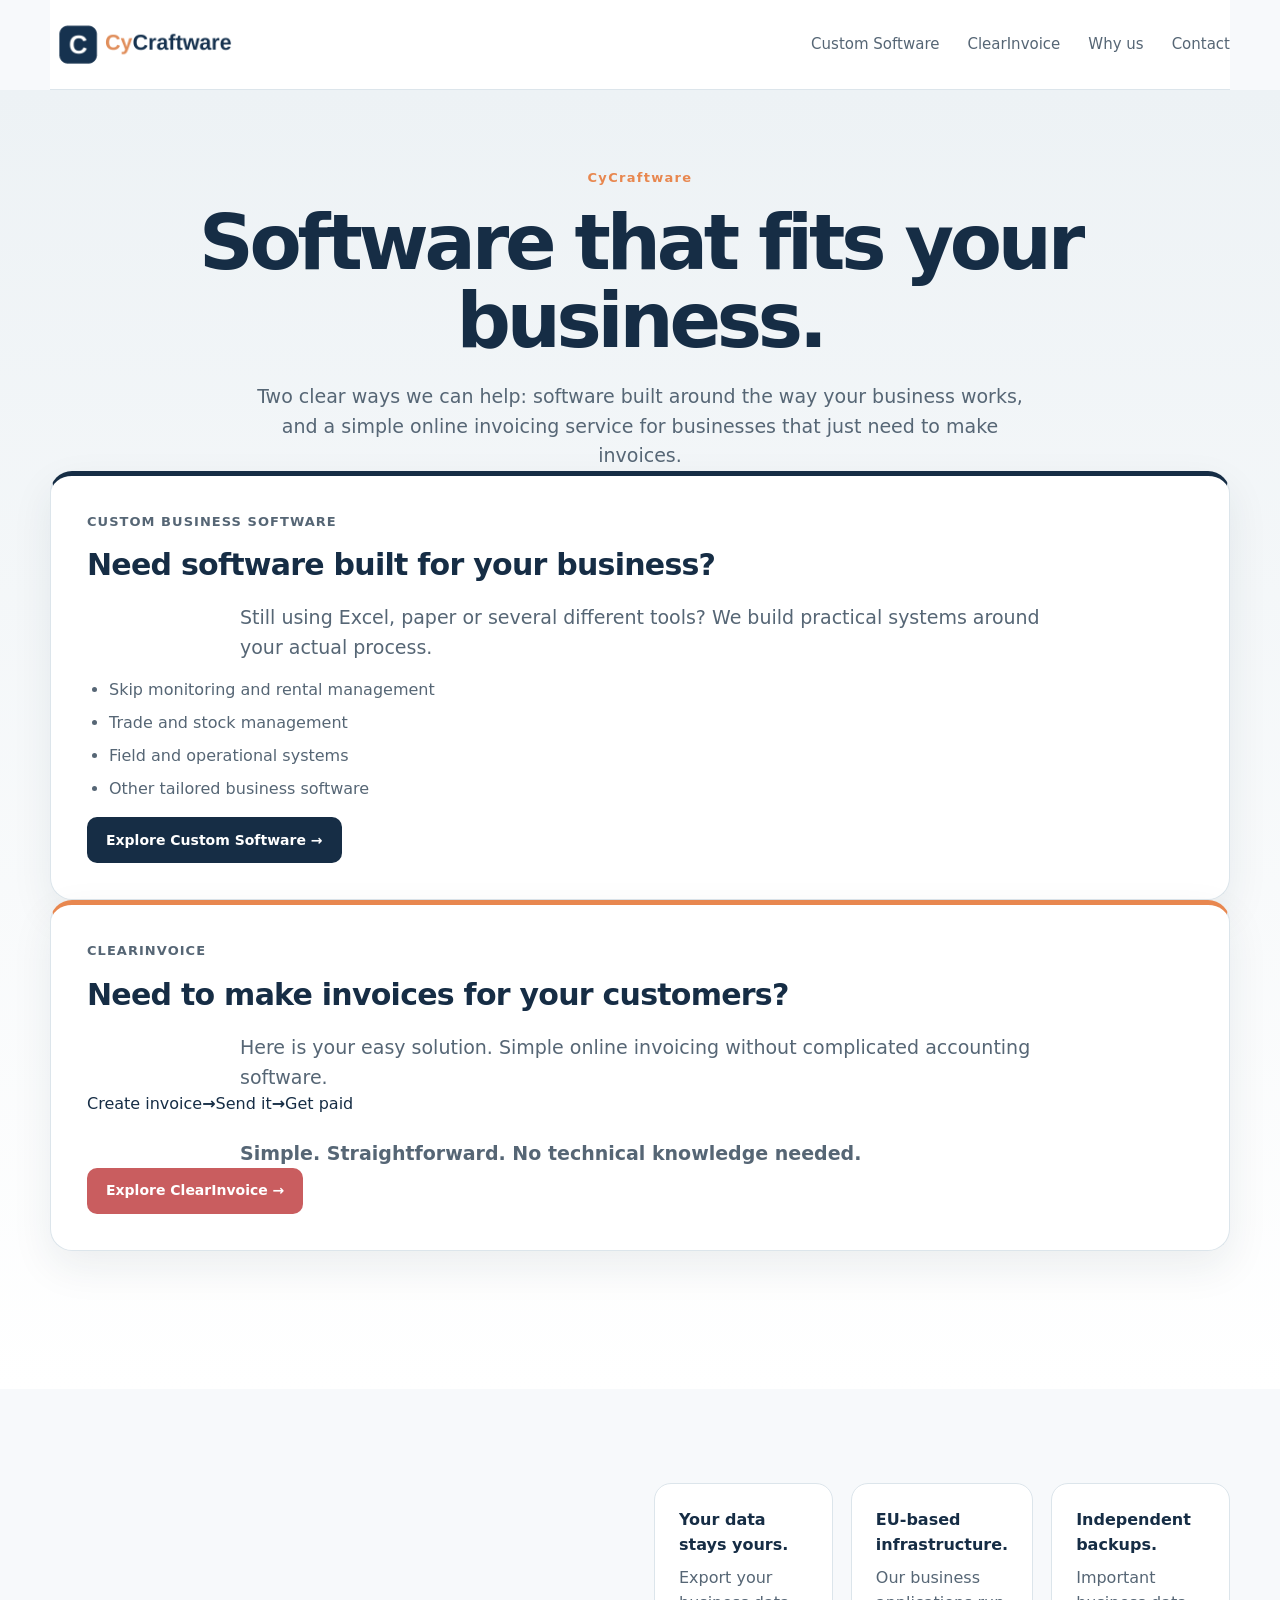
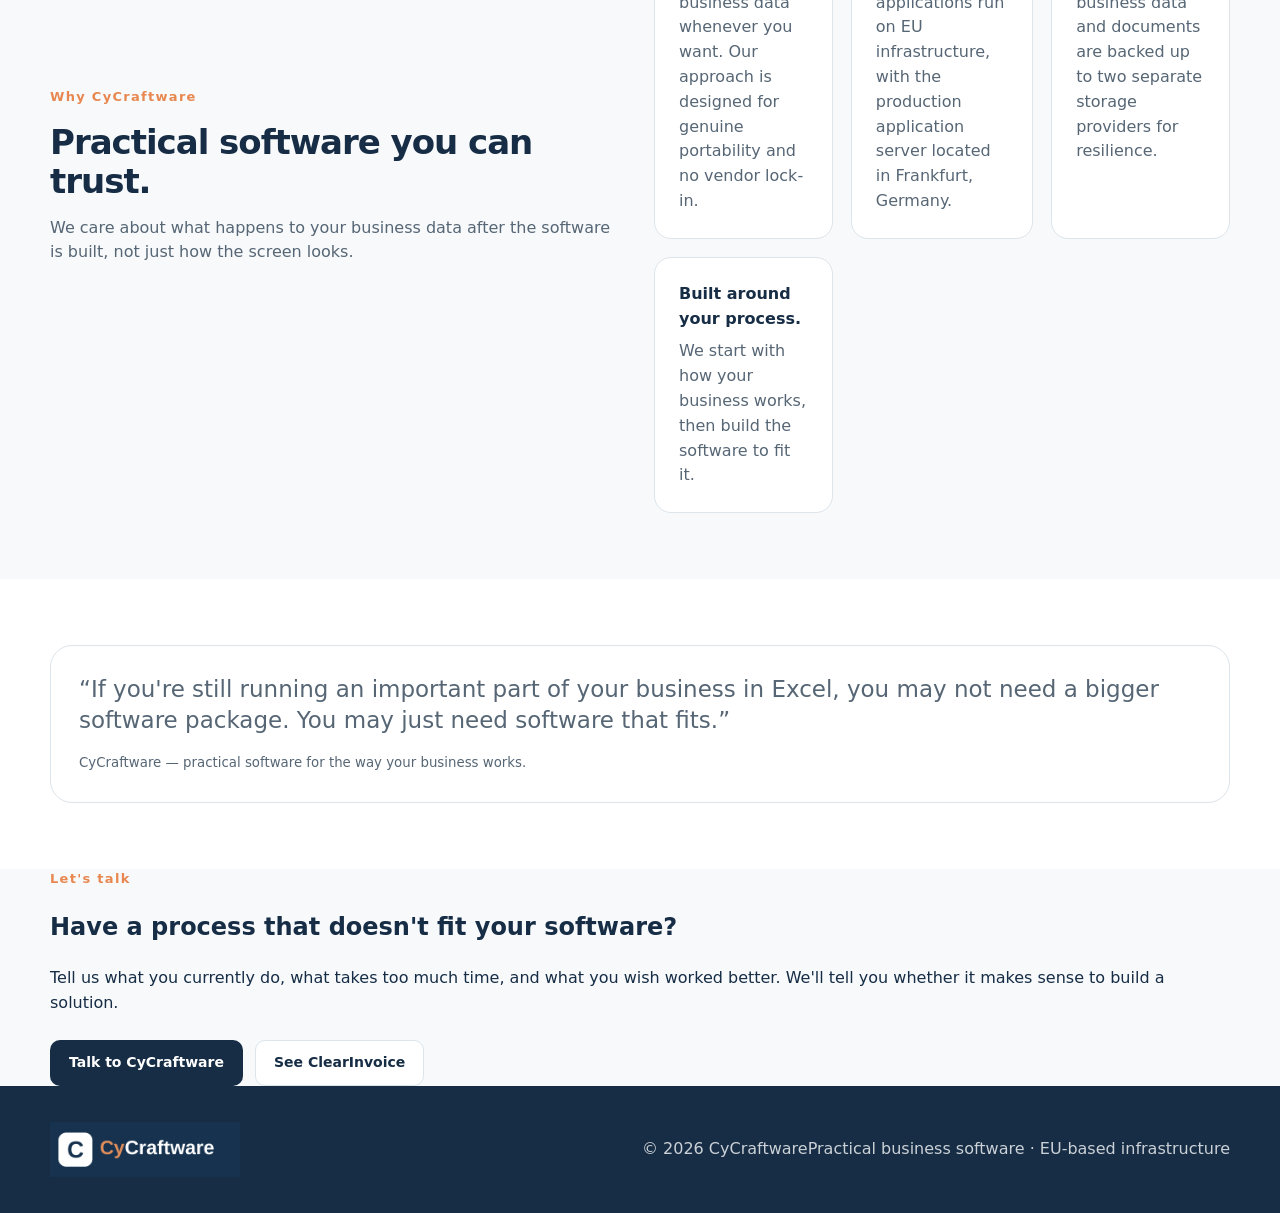
==== index.html @ 907d6540 "Force fresh CSS version Updated stylesheet link to include versioning." ====
<!doctype html>
<html lang="en"><head><meta charset="utf-8"><meta name="viewport" content="width=device-width,initial-scale=1">
<meta name="description" content="CyCraftware — practical software for the way your business works.">
<title>Software that fits your business | CyCraftware</title><link rel="stylesheet" href="styles.css?v=2"></head>
<body>
<header><div class="wrap nav"><a class="brand" href="index.html"><img class="brand-logo" src="cycraftware-logo-transparent.png" alt="CyCraftware"></a>
<nav class="navlinks"><a href="custom-software.html">Custom Software</a><a href="clearinvoice.html">ClearInvoice</a><a href="index.html#why">Why us</a><a href="index.html#contact">Contact</a></nav></div></header>

<main>
<section class="hero"><div class="wrap"><div class="hero-top">
<div class="eyebrow">CyCraftware</div><h1>Software that fits your business.</h1>
<p>Two clear ways we can help: software built around the way your business works, and a simple online invoicing service for businesses that just need to make invoices.</p>
</div>
<div class="choice">
<article class="choice-card custom"><div class="badge">CUSTOM BUSINESS SOFTWARE</div><h2>Need software built for your business?</h2>
<p>Still using Excel, paper or several different tools? We build practical systems around your actual process.</p>
<ul><li>Skip monitoring and rental management</li><li>Trade and stock management</li><li>Field and operational systems</li><li>Other tailored business software</li></ul>
<a class="btn btn-primary" href="custom-software.html">Explore Custom Software →</a></article>
<article class="choice-card invoice"><div class="badge">CLEARINVOICE</div><h2>Need to make invoices for your customers?</h2>
<p>Here is your easy solution. Simple online invoicing without complicated accounting software.</p>
<div class="flow"><span>Create invoice</span><b>→</b><span>Send it</span><b>→</b><span>Get paid</span></div>
<p><strong>Simple. Straightforward. No technical knowledge needed.</strong></p>
<a class="btn btn-terra" href="clearinvoice.html">Explore ClearInvoice →</a></article>
</div></div></section>

<section class="section" id="why"><div class="wrap split"><div><div class="eyebrow">Why CyCraftware</div>
<h2>Practical software you can trust.</h2><p class="lead">We care about what happens to your business data after the software is built, not just how the screen looks.</p></div>
<div class="features">
<div class="feature"><strong>Your data stays yours.</strong><span>Export your business data whenever you want. Our approach is designed for genuine portability and no vendor lock-in.</span></div>
<div class="feature"><strong>EU-based infrastructure.</strong><span>Our business applications run on EU infrastructure, with the production application server located in Frankfurt, Germany.</span></div>
<div class="feature"><strong>Independent backups.</strong><span>Important business data and documents are backed up to two separate storage providers for resilience.</span></div>
<div class="feature"><strong>Built around your process.</strong><span>We start with how your business works, then build the software to fit it.</span></div>
</div></div></section>

<section class="section alt"><div class="wrap"><div class="quote"><p>“If you're still running an important part of your business in Excel, you may not need a bigger software package. You may just need software that fits.”</p><small>CyCraftware — practical software for the way your business works.</small></div></div></section>

<section class="cta" id="contact"><div class="wrap"><div class="eyebrow">Let's talk</div><h2>Have a process that doesn't fit your software?</h2>
<p>Tell us what you currently do, what takes too much time, and what you wish worked better. We'll tell you whether it makes sense to build a solution.</p>
<div class="actions"><a class="btn btn-primary" href="mailto:info@cycraftware.com">Talk to CyCraftware</a><a class="btn btn-light" href="clearinvoice.html">See ClearInvoice</a></div></div></section>
</main>
<footer class="footer"><div class="wrap"><img class="footer-logo" src="cycraftware-logo-reversed.png" alt="CyCraftware"><div class="footerrow"><span>© 2026 CyCraftware</span><span>Practical business software · EU-based infrastructure</span></div></div></footer>
</body></html>
---- styles.css ----
:root {
  --navy: #162d45;
  --orange: #e8874f;
  --muted: #566675;
  --line: #dce5eb;
  --bg: #f7f9fb;
  --white: #ffffff;
  --terra: #c95d5f;
  --green: #3f8f78;
}

* {
  box-sizing: border-box;
}

html {
  scroll-behavior: smooth;
}

body {
  margin: 0;
  font-family: Inter, ui-sans-serif, system-ui, -apple-system, BlinkMacSystemFont,
    "Segoe UI", sans-serif;
  color: var(--navy);
  background: var(--bg);
  line-height: 1.55;
  overflow-x: hidden;
}

img {
  max-width: 100%;
  height: auto;
}

a {
  color: inherit;
}

.wrap {
  width: min(1180px, calc(100% - 40px));
  margin: 0 auto;
}

/* =========================
   HEADER
   ========================= */

.nav {
  min-height: 78px;
  display: flex;
  align-items: center;
  justify-content: space-between;
  gap: 30px;
  padding: 14px 0;
  background: var(--white);
  border-bottom: 1px solid var(--line);
}

.nav .wrap {
  display: flex;
  align-items: center;
  justify-content: space-between;
  gap: 30px;
}

.brand {
  display: flex;
  align-items: center;
  flex: 0 0 auto;
  text-decoration: none;
}

.brand-logo {
  display: block;
  width: 210px;
  max-width: 100%;
  height: auto;
}

.navlinks {
  display: flex;
  align-items: center;
  justify-content: flex-end;
  gap: 28px;
  flex-wrap: wrap;
  font-size: 15px;
  color: var(--muted);
}

.navlinks a {
  text-decoration: none;
  transition: color 0.18s ease;
}

.navlinks a:hover {
  color: var(--orange);
}

/* =========================
   HERO
   ========================= */

.hero {
  padding: 78px 0 68px;
  background: linear-gradient(180deg, #edf2f5 0%, #ffffff 100%);
}

.hero-top {
  max-width: 900px;
  margin: 0 auto;
  text-align: center;
}

.eyebrow {
  font-size: 13px;
  color: var(--orange);
  font-weight: 800;
  letter-spacing: 0.1em;
  margin-bottom: 16px;
}

.hero h1 {
  margin: 0 auto;
  max-width: 900px;
  font-size: clamp(42px, 6vw, 76px);
  line-height: 1.03;
  letter-spacing: -0.055em;
}

.hero p {
  max-width: 800px;
  margin: 22px auto 0;
  font-size: 19px;
  color: var(--muted);
}

/* =========================
   CHOICES / CARDS
   ========================= */

.choice {
  padding: 0 0 70px;
}

.choice-card {
  padding: 36px;
  border: 1px solid var(--line);
  border-radius: 22px;
  background: var(--white);
  box-shadow: 0 16px 42px rgba(22, 45, 69, 0.08);
  transition: transform 0.18s ease, box-shadow 0.18s ease;
}

.choice-card:hover {
  transform: translateY(-3px);
  box-shadow: 0 20px 48px rgba(22, 45, 69, 0.12);
}

.choice-card.custom {
  border-top: 5px solid var(--navy);
}

.choice-card.invoice {
  border-top: 5px solid var(--orange);
}

.badge {
  font-size: 13px;
  font-weight: 800;
  letter-spacing: 0.08em;
  color: var(--muted);
  margin-bottom: 16px;
}

.choice-card h2 {
  margin: 0 0 16px;
  font-size: 30px;
  line-height: 1.12;
  letter-spacing: -0.025em;
}

.choice-card p {
  color: var(--muted);
}

.choice-card ul {
  padding-left: 22px;
  color: var(--muted);
}

.choice-card li {
  margin: 8px 0;
}

.btn {
  display: inline-flex;
  align-items: center;
  justify-content: center;
  min-height: 46px;
  padding: 0 18px;
  border-radius: 10px;
  border: 1px solid transparent;
  text-decoration: none;
  font-weight: 750;
  font-size: 14px;
  transition: transform 0.18s ease, background 0.18s ease;
}

.btn:hover {
  transform: translateY(-1px);
}

.btn-primary {
  color: #fff;
  background: var(--navy);
}

.btn-primary:hover {
  background: #203d5c;
}

.btn-terra {
  color: #fff;
  background: var(--terra);
}

.btn-terra:hover {
  background: #b64f51;
}

.btn-light {
  color: var(--navy);
  background: #fff;
  border-color: var(--line);
}

/* =========================
   SECTIONS
   ========================= */

.section {
  padding: 66px 0;
}

.section.alt {
  background: #fff;
}

.section h2 {
  margin: 0 0 16px;
  font-size: 34px;
  line-height: 1.12;
  letter-spacing: -0.03em;
}

.section p {
  color: var(--muted);
}

.section-title {
  max-width: 760px;
}

.features {
  display: grid;
  grid-template-columns: repeat(3, 1fr);
  gap: 18px;
  margin-top: 28px;
}

.feature {
  padding: 24px;
  border: 1px solid var(--line);
  border-radius: 17px;
  background: #fff;
}

.feature strong {
  display: block;
  margin-bottom: 8px;
}

.feature span {
  color: var(--muted);
}

/* =========================
   SPLIT / GRIDS
   ========================= */

.split,
.grid,
.grid3,
.choice-grid {
  display: grid;
  gap: 28px;
}

.split {
  grid-template-columns: 1fr 1fr;
  align-items: center;
}

.grid {
  grid-template-columns: repeat(2, 1fr);
}

.grid3 {
  grid-template-columns: repeat(3, 1fr);
}

.choice-grid {
  grid-template-columns: repeat(2, 1fr);
  margin-top: 42px;
}

.card {
  padding: 28px;
  border: 1px solid var(--line);
  border-radius: 17px;
  background: #fff;
}

.card h3 {
  margin: 0 0 10px;
}

/* =========================
   QUOTE / INVOICE
   ========================= */

.quote {
  padding: 28px;
  border: 1px solid var(--line);
  border-radius: 22px;
  background: #fff;
}

.quote p {
  margin: 0;
  font-size: 23px;
  line-height: 1.35;
}

.quote small {
  display: block;
  margin-top: 17px;
  color: var(--muted);
}

.invoice-box {
  padding: 32px;
  border: 1px solid var(--line);
  border-radius: 22px;
  background: #fff;
}

.invoice-box h2 {
  margin-top: 0;
}

/* =========================
   ACTIONS
   ========================= */

.actions {
  display: flex;
  flex-wrap: wrap;
  gap: 12px;
  margin-top: 24px;
}

/* =========================
   BACK / FOOTER
   ========================= */

.back {
  display: inline-block;
  margin-top: 22px;
  color: var(--navy);
  font-weight: 750;
}

footer {
  background: var(--navy);
  color: #fff;
  padding: 36px 0;
}

footer .wrap {
  display: flex;
  align-items: center;
  justify-content: space-between;
  gap: 28px;
}

.footer-logo {
  display: block;
  width: 190px;
  max-width: 100%;
}

.footer-row {
  display: flex;
  align-items: center;
  gap: 18px;
  flex-wrap: wrap;
}

footer span {
  color: rgba(255, 255, 255, 0.78);
}

/* =========================
   TABLET
   ========================= */

@media (max-width: 900px) {
  .wrap {
    width: min(100% - 32px, 760px);
  }

  .nav .wrap {
    gap: 20px;
  }

  .brand-logo {
    width: 180px;
  }

  .navlinks {
    gap: 18px;
    font-size: 14px;
  }

  .choice-grid,
  .split,
  .grid {
    grid-template-columns: 1fr;
  }

  .features,
  .grid3 {
    grid-template-columns: 1fr 1fr;
  }

  .hero {
    padding: 60px 0 52px;
  }

  .hero p {
    font-size: 18px;
  }
}

/* =========================
   MOBILE
   ========================= */

@media (max-width: 720px) {
  .wrap {
    width: calc(100% - 28px);
    max-width: none;
  }

  /* Header becomes a clean vertical layout */
  .nav {
    min-height: 0;
    padding: 14px 0 16px;
  }

  .nav .wrap {
    display: flex;
    flex-direction: column;
    align-items: center;
    justify-content: center;
    gap: 13px;
    width: calc(100% - 28px);
  }

  .brand {
    width: 100%;
    justify-content: center;
  }

  .brand-logo {
    width: 155px;
    max-width: 70vw;
  }

  .navlinks {
    width: 100%;
    display: flex;
    justify-content: center;
    align-items: center;
    gap: 8px 16px;
    flex-wrap: wrap;
    font-size: 13px;
    line-height: 1.3;
  }

  .navlinks a {
    white-space: nowrap;
  }

  /* Hero */
  .hero {
    padding: 48px 0 42px;
  }

  .hero-top {
    width: 100%;
  }

  .eyebrow {
    font-size: 11px;
    margin-bottom: 12px;
  }

  .hero h1 {
    font-size: clamp(38px, 11vw, 52px);
    line-height: 1.02;
    letter-spacing: -0.045em;
  }

  .hero p {
    margin-top: 18px;
    font-size: 16px;
    line-height: 1.55;
  }

  /* Cards */
  .choice {
    padding-bottom: 42px;
  }

  .choice-grid {
    grid-template-columns: 1fr;
    gap: 18px;
    margin-top: 28px;
  }

  .choice-card {
    padding: 25px 21px;
    border-radius: 17px;
  }

  .choice-card h2 {
    font-size: 27px;
  }

  .choice-card p,
  .choice-card li {
    font-size: 15px;
  }

  /* Sections */
  .section {
    padding: 46px 0;
  }

  .section h2 {
    font-size: 29px;
  }

  .features,
  .grid3 {
    grid-template-columns: 1fr;
    gap: 14px;
  }

  .feature,
  .card {
    padding: 21px;
  }

  .split,
  .grid {
    grid-template-columns: 1fr;
    gap: 20px;
  }

  .quote {
    padding: 23px 20px;
  }

  .quote p {
    font-size: 20px;
  }

  .invoice-box {
    padding: 23px 20px;
  }

  .actions {
    flex-direction: column;
    width: 100%;
  }

  .actions .btn {
    width: 100%;
  }

  /* Footer */
  footer {
    padding: 30px 0;
  }

  footer .wrap {
    flex-direction: column;
    text-align: center;
    gap: 18px;
  }

  .footer-logo {
    width: 160px;
  }

  .footer-row {
    justify-content: center;
    font-size: 13px;
  }
}

/* =========================
   VERY SMALL PHONES
   ========================= */

@media (max-width: 380px) {
  .wrap {
    width: calc(100% - 22px);
  }

  .brand-logo {
    width: 140px;
  }

  .navlinks {
    gap: 7px 12px;
    font-size: 12px;
  }

  .hero {
    padding-top: 38px;
  }

  .hero h1 {
    font-size: 36px;
  }

  .choice-card {
    padding: 22px 18px;
  }

  .choice-card h2 {
    font-size: 25px;
  }
}
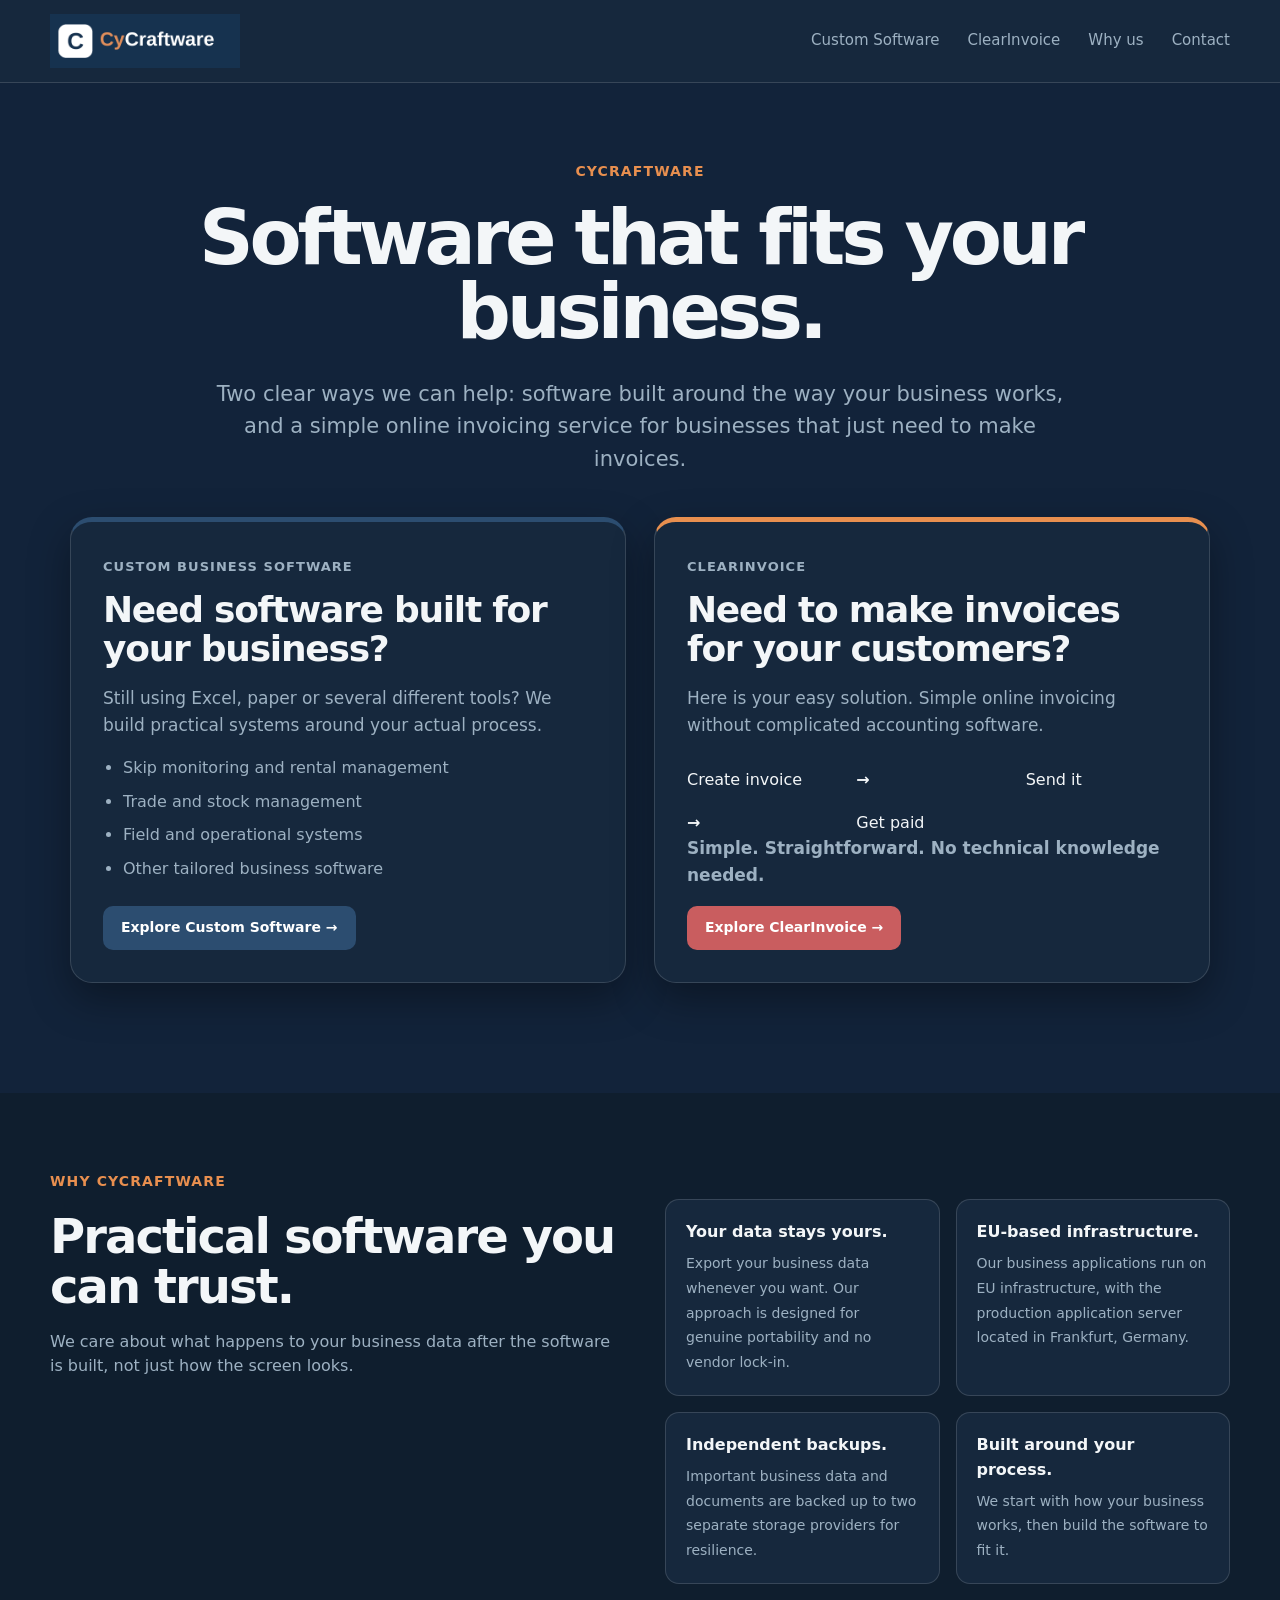
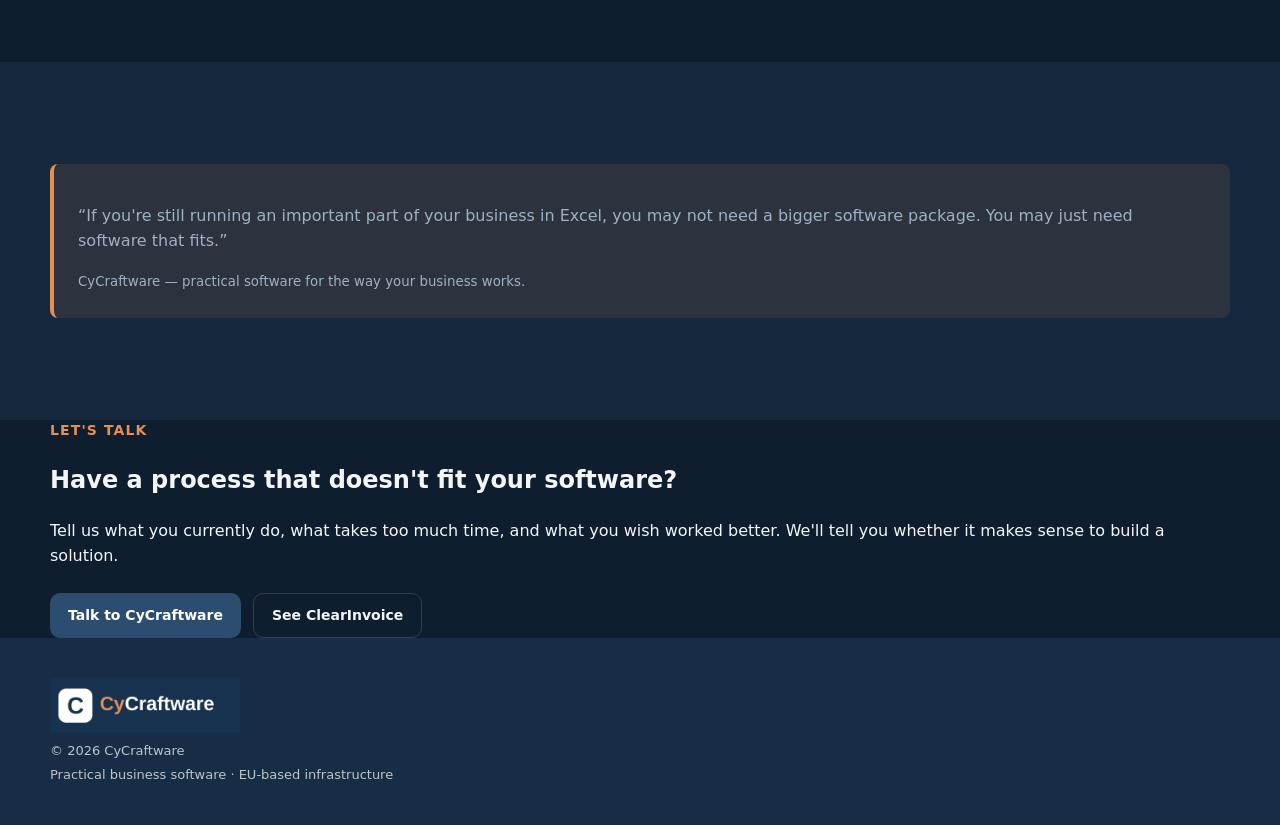
==== commit 3e44bf36: "Change email link to Gmail compose URL Updated email link to use Gmail compose URL for better user e" ====
--- a/index.html
+++ b/index.html
@@ -36,7 +36,7 @@
 
 <section class="cta" id="contact"><div class="wrap"><div class="eyebrow">Let's talk</div><h2>Have a process that doesn't fit your software?</h2>
 <p>Tell us what you currently do, what takes too much time, and what you wish worked better. We'll tell you whether it makes sense to build a solution.</p>
-<div class="actions"><a class="btn btn-primary" href="mailto:info@cycraftware.com">Talk to CyCraftware</a><a class="btn btn-light" href="clearinvoice.html">See ClearInvoice</a></div></div></section>
+<div class="actions"><a class="btn btn-primary" href="https://mail.google.com/mail/?view=cm&fs=1&to=info@cycraftware.com">Talk to CyCraftware</a><a class="btn btn-light" href="clearinvoice.html">See ClearInvoice</a></div></div></section>
 </main>
 <footer class="footer"><div class="wrap"><img class="footer-logo" src="cycraftware-logo-reversed.png" alt="CyCraftware"><div class="footerrow"><span>© 2026 CyCraftware</span><span>Practical business software · EU-based infrastructure</span></div></div></footer>
 </body></html>
--- a/styles.css
+++ b/styles.css
@@ -1,12 +1,16 @@
 :root {
   --navy: #162d45;
-  --orange: #e8874f;
-  --muted: #566675;
-  --line: #dce5eb;
-  --bg: #f7f9fb;
+  --navy-light: #2c4d70;
+  --orange: #e88f4f;
+  --muted: #9db1c2;
+  --line: rgba(255, 255, 255, 0.14);
+  --bg: #0f1e2e;
+  --surface: #16283d;
+  --hero-bg: #12233a;
   --white: #ffffff;
   --terra: #c95d5f;
   --green: #3f8f78;
+  --text: #f3f6f8;
 }
 
 * {
@@ -19,9 +23,9 @@
 
 body {
   margin: 0;
-  font-family: Inter, ui-sans-serif, system-ui, -apple-system, BlinkMacSystemFont,
-    "Segoe UI", sans-serif;
-  color: var(--navy);
+  font-family: Inter, ui-sans-serif, system-ui, -apple-system,
+    BlinkMacSystemFont, "Segoe UI", sans-serif;
+  color: var(--text);
   background: var(--bg);
   line-height: 1.55;
   overflow-x: hidden;
@@ -34,6 +38,7 @@
 
 a {
   color: inherit;
+  text-decoration: none;
 }
 
 .wrap {
@@ -43,38 +48,31 @@
 
 /* =========================
    HEADER
-   ========================= */
-
-.nav {
-  min-height: 78px;
+========================= */
+header {
+  background: var(--surface);
+  border-bottom: 1px solid var(--line);
+}
+
+header .wrap {
+  min-height: 82px;
   display: flex;
   align-items: center;
   justify-content: space-between;
   gap: 30px;
-  padding: 14px 0;
-  background: var(--white);
-  border-bottom: 1px solid var(--line);
-}
-
-.nav .wrap {
-  display: flex;
-  align-items: center;
-  justify-content: space-between;
-  gap: 30px;
 }
 
 .brand {
   display: flex;
   align-items: center;
-  flex: 0 0 auto;
-  text-decoration: none;
+  flex-shrink: 0;
 }
 
 .brand-logo {
   display: block;
-  width: 210px;
+  width: 190px;
   max-width: 100%;
-  height: auto;
+  content: url("cycraftware-logo-reversed.png");
 }
 
 .navlinks {
@@ -83,26 +81,61 @@
   justify-content: flex-end;
   gap: 28px;
   flex-wrap: wrap;
+}
+
+.navlinks a {
+  color: var(--muted);
   font-size: 15px;
-  color: var(--muted);
-}
-
-.navlinks a {
-  text-decoration: none;
+  white-space: nowrap;
   transition: color 0.18s ease;
 }
 
 .navlinks a:hover {
-  color: var(--orange);
+  color: var(--white);
+}
+
+/* =========================
+   BUTTONS
+========================= */
+.btn {
+  display: inline-flex;
+  align-items: center;
+  justify-content: center;
+  gap: 8px;
+  min-height: 44px;
+  padding: 11px 18px;
+  border-radius: 10px;
+  font-weight: 700;
+  font-size: 14px;
+  transition: transform 0.18s ease, opacity 0.18s ease;
+}
+
+.btn:hover {
+  transform: translateY(-1px);
+}
+
+.btn-primary {
+  background: var(--navy-light);
+  color: var(--white);
+}
+
+.btn-terra {
+  background: var(--terra);
+  color: var(--white);
+}
+
+.btn-light {
+  background: transparent;
+  color: var(--text);
+  border: 1px solid var(--line);
 }
 
 /* =========================
    HERO
-   ========================= */
-
+========================= */
 .hero {
-  padding: 78px 0 68px;
-  background: linear-gradient(180deg, #edf2f5 0%, #ffffff 100%);
+  background: var(--hero-bg);
+  padding: 78px 0 40px;
 }
 
 .hero-top {
@@ -112,52 +145,60 @@
 }
 
 .eyebrow {
-  font-size: 13px;
   color: var(--orange);
+  font-size: 14px;
   font-weight: 800;
-  letter-spacing: 0.1em;
-  margin-bottom: 16px;
+  letter-spacing: 0.08em;
+  text-transform: uppercase;
+  margin-bottom: 18px;
 }
 
 .hero h1 {
+  margin: 0;
+  font-size: clamp(42px, 6vw, 76px);
+  line-height: 0.98;
+  letter-spacing: -0.055em;
+  font-weight: 800;
+}
+
+.hero p {
+  max-width: 850px;
+  margin: 28px auto 0;
+  color: var(--muted);
+  font-size: clamp(17px, 2vw, 21px);
+}
+
+/* =========================
+   MAIN SERVICE CHOICES
+========================= */
+.choice {
+  width: min(1180px, calc(100% - 40px));
   margin: 0 auto;
-  max-width: 900px;
-  font-size: clamp(42px, 6vw, 76px);
-  line-height: 1.03;
-  letter-spacing: -0.055em;
-}
-
-.hero p {
-  max-width: 800px;
-  margin: 22px auto 0;
-  font-size: 19px;
-  color: var(--muted);
-}
-
-/* =========================
-   CHOICES / CARDS
-   ========================= */
-
-.choice {
-  padding: 0 0 70px;
+  padding: 42px 0 70px;
+
+  display: grid;
+  grid-template-columns: repeat(2, minmax(0, 1fr));
+  gap: 28px;
+  align-items: stretch;
 }
 
 .choice-card {
-  padding: 36px;
+  min-width: 0;
+  background: var(--surface);
   border: 1px solid var(--line);
   border-radius: 22px;
-  background: var(--white);
-  box-shadow: 0 16px 42px rgba(22, 45, 69, 0.08);
+  padding: 32px;
+  box-shadow: 0 16px 40px rgba(0, 0, 0, 0.35);
   transition: transform 0.18s ease, box-shadow 0.18s ease;
 }
 
 .choice-card:hover {
   transform: translateY(-3px);
-  box-shadow: 0 20px 48px rgba(22, 45, 69, 0.12);
+  box-shadow: 0 20px 50px rgba(0, 0, 0, 0.45);
 }
 
 .choice-card.custom {
-  border-top: 5px solid var(--navy);
+  border-top: 5px solid var(--navy-light);
 }
 
 .choice-card.invoice {
@@ -165,203 +206,188 @@
 }
 
 .badge {
+  display: inline-block;
+  margin-bottom: 14px;
+  color: var(--muted);
   font-size: 13px;
   font-weight: 800;
   letter-spacing: 0.08em;
-  color: var(--muted);
-  margin-bottom: 16px;
 }
 
 .choice-card h2 {
   margin: 0 0 16px;
-  font-size: 30px;
-  line-height: 1.12;
-  letter-spacing: -0.025em;
+  font-size: clamp(27px, 3vw, 36px);
+  line-height: 1.08;
+  letter-spacing: -0.035em;
 }
 
 .choice-card p {
-  color: var(--muted);
+  margin: 0 0 18px;
+  color: var(--muted);
+  font-size: 17px;
 }
 
 .choice-card ul {
-  padding-left: 22px;
+  margin: 0 0 24px;
+  padding-left: 20px;
   color: var(--muted);
 }
 
 .choice-card li {
-  margin: 8px 0;
-}
-
-.btn {
-  display: inline-flex;
-  align-items: center;
-  justify-content: center;
-  min-height: 46px;
-  padding: 0 18px;
-  border-radius: 10px;
-  border: 1px solid transparent;
-  text-decoration: none;
-  font-weight: 750;
-  font-size: 14px;
-  transition: transform 0.18s ease, background 0.18s ease;
-}
-
-.btn:hover {
-  transform: translateY(-1px);
-}
-
-.btn-primary {
-  color: #fff;
-  background: var(--navy);
-}
-
-.btn-primary:hover {
-  background: #203d5c;
-}
-
-.btn-terra {
-  color: #fff;
-  background: var(--terra);
-}
-
-.btn-terra:hover {
-  background: #b64f51;
-}
-
-.btn-light {
-  color: var(--navy);
-  background: #fff;
-  border-color: var(--line);
+  margin-bottom: 9px;
 }
 
 /* =========================
    SECTIONS
-   ========================= */
-
+========================= */
 .section {
-  padding: 66px 0;
+  padding: 78px 0;
 }
 
 .section.alt {
-  background: #fff;
+  background: var(--surface);
+}
+
+.section .wrap {
+  width: min(1180px, calc(100% - 40px));
 }
 
 .section h2 {
-  margin: 0 0 16px;
-  font-size: 34px;
-  line-height: 1.12;
-  letter-spacing: -0.03em;
+  margin: 0 0 18px;
+  font-size: clamp(32px, 4vw, 48px);
+  line-height: 1.05;
+  letter-spacing: -0.04em;
 }
 
 .section p {
   color: var(--muted);
 }
 
-.section-title {
-  max-width: 760px;
-}
-
+/* =========================
+   SPLIT CONTENT
+========================= */
+.split {
+  display: grid;
+  grid-template-columns: minmax(0, 1fr) minmax(0, 1fr);
+  gap: 50px;
+  align-items: start;
+}
+
+.split > * {
+  min-width: 0;
+}
+
+/* =========================
+   FEATURE GRID
+========================= */
 .features {
   display: grid;
-  grid-template-columns: repeat(3, 1fr);
+  grid-template-columns: repeat(2, minmax(0, 1fr));
+  gap: 16px;
+  margin-top: 28px;
+}
+
+.feature {
+  background: var(--surface);
+  border: 1px solid var(--line);
+  border-radius: 14px;
+  padding: 20px;
+}
+
+.feature strong {
+  display: block;
+  margin-bottom: 6px;
+}
+
+.feature span {
+  color: var(--muted);
+  font-size: 14px;
+}
+
+/* =========================
+   THREE COLUMN GRID
+========================= */
+.grid3 {
+  display: grid;
+  grid-template-columns: repeat(3, minmax(0, 1fr));
   gap: 18px;
-  margin-top: 28px;
-}
-
-.feature {
-  padding: 24px;
+}
+
+.card {
+  min-width: 0;
+  background: var(--surface);
   border: 1px solid var(--line);
   border-radius: 17px;
-  background: #fff;
-}
-
-.feature strong {
-  display: block;
-  margin-bottom: 8px;
-}
-
-.feature span {
-  color: var(--muted);
-}
-
-/* =========================
-   SPLIT / GRIDS
-   ========================= */
-
-.split,
-.grid,
-.grid3,
-.choice-grid {
+  padding: 28px;
+}
+
+.card h3 {
+  margin: 0 0 9px;
+  font-size: 20px;
+}
+
+.card p {
+  margin: 0;
+  color: var(--muted);
+}
+
+/* =========================
+   PILLS
+========================= */
+.pill {
+  display: inline-block;
+  padding: 7px 12px;
+  border-radius: 999px;
+  background: rgba(255, 255, 255, 0.08);
+  color: var(--text);
+  font-size: 12px;
+  font-weight: 800;
+  letter-spacing: 0.05em;
+}
+
+/* =========================
+   FLOW
+========================= */
+.flow {
   display: grid;
-  gap: 28px;
-}
-
-.split {
-  grid-template-columns: 1fr 1fr;
-  align-items: center;
-}
-
-.grid {
-  grid-template-columns: repeat(2, 1fr);
-}
-
-.grid3 {
-  grid-template-columns: repeat(3, 1fr);
-}
-
-.choice-grid {
-  grid-template-columns: repeat(2, 1fr);
-  margin-top: 42px;
-}
-
-.card {
-  padding: 28px;
+  grid-template-columns: repeat(3, minmax(0, 1fr));
+  gap: 18px;
+  margin-top: 30px;
+}
+
+.flow > div {
+  min-width: 0;
+}
+
+/* =========================
+   INVOICE
+========================= */
+.invoice-section {
+  padding: 70px 0;
+}
+
+.invoice-box {
+  max-width: 900px;
+  margin: 0 auto;
+  background: var(--surface);
   border: 1px solid var(--line);
-  border-radius: 17px;
-  background: #fff;
-}
-
-.card h3 {
-  margin: 0 0 10px;
-}
-
-/* =========================
-   QUOTE / INVOICE
-   ========================= */
-
-.quote {
-  padding: 28px;
-  border: 1px solid var(--line);
-  border-radius: 22px;
-  background: #fff;
-}
-
-.quote p {
-  margin: 0;
-  font-size: 23px;
-  line-height: 1.35;
-}
-
-.quote small {
-  display: block;
-  margin-top: 17px;
-  color: var(--muted);
-}
-
-.invoice-box {
+  border-radius: 20px;
   padding: 32px;
-  border: 1px solid var(--line);
-  border-radius: 22px;
-  background: #fff;
+  box-shadow: 0 16px 40px rgba(0, 0, 0, 0.35);
 }
 
 .invoice-box h2 {
   margin-top: 0;
 }
 
-/* =========================
-   ACTIONS
-   ========================= */
+.quote {
+  margin: 24px 0;
+  padding: 24px;
+  border-left: 4px solid var(--orange);
+  background: rgba(232, 143, 79, 0.1);
+  border-radius: 8px;
+  color: var(--muted);
+}
 
 .actions {
   display: flex;
@@ -370,289 +396,229 @@
   margin-top: 24px;
 }
 
-/* =========================
-   BACK / FOOTER
-   ========================= */
-
 .back {
-  display: inline-block;
+  display: inline-flex;
   margin-top: 22px;
-  color: var(--navy);
-  font-weight: 750;
-}
-
+  color: var(--muted);
+  font-weight: 700;
+}
+
+/* =========================
+   FOOTER
+========================= */
 footer {
   background: var(--navy);
-  color: #fff;
-  padding: 36px 0;
-}
-
-footer .wrap {
+  color: var(--white);
+  padding: 40px 0;
+}
+
+.footer-row {
   display: flex;
   align-items: center;
   justify-content: space-between;
-  gap: 28px;
+  gap: 30px;
 }
 
 .footer-logo {
-  display: block;
   width: 190px;
   max-width: 100%;
 }
 
-.footer-row {
+.footerrow {
   display: flex;
-  align-items: center;
-  gap: 18px;
-  flex-wrap: wrap;
-}
-
-footer span {
-  color: rgba(255, 255, 255, 0.78);
+  flex-direction: column;
+  gap: 4px;
+}
+
+.footerrow span {
+  color: rgba(255, 255, 255, 0.72);
+  font-size: 13px;
 }
 
 /* =========================
    TABLET
-   ========================= */
-
+========================= */
 @media (max-width: 900px) {
-  .wrap {
+  .wrap,
+  .choice,
+  .section .wrap {
     width: min(100% - 32px, 760px);
   }
 
-  .nav .wrap {
-    gap: 20px;
+  header .wrap {
+    min-height: 72px;
   }
 
   .brand-logo {
-    width: 180px;
+    width: 165px;
   }
 
   .navlinks {
+    gap: 16px;
+  }
+
+  .hero {
+    padding-top: 60px;
+  }
+
+  .choice {
+    grid-template-columns: 1fr 1fr;
     gap: 18px;
-    font-size: 14px;
-  }
-
-  .choice-grid,
-  .split,
-  .grid {
+  }
+
+  .choice-card {
+    padding: 26px;
+  }
+
+  .split {
     grid-template-columns: 1fr;
-  }
-
-  .features,
+    gap: 30px;
+  }
+
   .grid3 {
     grid-template-columns: 1fr 1fr;
   }
 
-  .hero {
-    padding: 60px 0 52px;
-  }
-
-  .hero p {
-    font-size: 18px;
-  }
-}
-
-/* =========================
-   MOBILE
-   ========================= */
-
-@media (max-width: 720px) {
-  .wrap {
-    width: calc(100% - 28px);
-    max-width: none;
-  }
-
-  /* Header becomes a clean vertical layout */
-  .nav {
-    min-height: 0;
-    padding: 14px 0 16px;
-  }
-
-  .nav .wrap {
-    display: flex;
+  .flow {
+    grid-template-columns: 1fr 1fr;
+  }
+}
+
+/* =========================
+   PHONES
+========================= */
+@media (max-width: 700px) {
+  .wrap,
+  .choice,
+  .section .wrap {
+    width: calc(100% - 24px);
+  }
+
+  header .wrap {
+    min-height: auto;
+    padding: 14px 0;
     flex-direction: column;
-    align-items: center;
-    justify-content: center;
-    gap: 13px;
-    width: calc(100% - 28px);
-  }
-
-  .brand {
+    gap: 12px;
+  }
+
+  .brand-logo {
+    width: 215px;
+  }
+
+  .navlinks {
     width: 100%;
     justify-content: center;
-  }
-
-  .brand-logo {
-    width: 155px;
-    max-width: 70vw;
-  }
-
-  .navlinks {
-    width: 100%;
-    display: flex;
-    justify-content: center;
-    align-items: center;
     gap: 8px 16px;
-    flex-wrap: wrap;
+  }
+
+  .navlinks a {
     font-size: 13px;
-    line-height: 1.3;
-  }
-
-  .navlinks a {
-    white-space: nowrap;
-  }
-
-  /* Hero */
+  }
+
   .hero {
-    padding: 48px 0 42px;
+    padding: 48px 0 24px;
   }
 
   .hero-top {
     width: 100%;
   }
 
-  .eyebrow {
-    font-size: 11px;
-    margin-bottom: 12px;
-  }
-
   .hero h1 {
-    font-size: clamp(38px, 11vw, 52px);
-    line-height: 1.02;
-    letter-spacing: -0.045em;
+    font-size: clamp(40px, 12vw, 58px);
   }
 
   .hero p {
-    margin-top: 18px;
     font-size: 16px;
-    line-height: 1.55;
-  }
-
-  /* Cards */
+    margin-top: 22px;
+  }
+
   .choice {
-    padding-bottom: 42px;
-  }
-
-  .choice-grid {
     grid-template-columns: 1fr;
     gap: 18px;
-    margin-top: 28px;
+    padding-top: 24px;
+    padding-bottom: 50px;
   }
 
   .choice-card {
-    padding: 25px 21px;
-    border-radius: 17px;
+    padding: 22px;
+  }
+
+  .choice-card h2 {
+    font-size: 29px;
+  }
+
+  .choice-card p {
+    font-size: 16px;
+  }
+
+  .section {
+    padding: 55px 0;
+  }
+
+  .features {
+    grid-template-columns: 1fr;
+  }
+
+  .grid3 {
+    grid-template-columns: 1fr;
+  }
+
+  .flow {
+    grid-template-columns: 1fr;
+  }
+
+  .invoice-box {
+    padding: 22px;
+  }
+
+  .footer-row {
+    flex-direction: column;
+    text-align: center;
+  }
+}
+
+/* =========================
+   SMALL PHONES
+========================= */
+@media (max-width: 420px) {
+  .navlinks {
+    gap: 7px 12px;
+  }
+
+  .navlinks a {
+    font-size: 12px;
+  }
+
+  .hero {
+    padding-top: 42px;
+  }
+
+  .hero h1 {
+    font-size: 40px;
+  }
+
+  .hero p {
+    font-size: 15px;
+  }
+
+  .choice {
+    width: calc(100% - 20px);
+  }
+
+  .choice-card {
+    padding: 20px;
+    border-radius: 18px;
   }
 
   .choice-card h2 {
     font-size: 27px;
   }
 
-  .choice-card p,
-  .choice-card li {
-    font-size: 15px;
-  }
-
-  /* Sections */
-  .section {
-    padding: 46px 0;
-  }
-
-  .section h2 {
-    font-size: 29px;
-  }
-
-  .features,
-  .grid3 {
-    grid-template-columns: 1fr;
-    gap: 14px;
-  }
-
-  .feature,
-  .card {
-    padding: 21px;
-  }
-
-  .split,
-  .grid {
-    grid-template-columns: 1fr;
-    gap: 20px;
-  }
-
-  .quote {
-    padding: 23px 20px;
-  }
-
-  .quote p {
-    font-size: 20px;
-  }
-
-  .invoice-box {
-    padding: 23px 20px;
-  }
-
   .actions {
     flex-direction: column;
-    width: 100%;
   }
 
   .actions .btn {
     width: 100%;
   }
-
-  /* Footer */
-  footer {
-    padding: 30px 0;
-  }
-
-  footer .wrap {
-    flex-direction: column;
-    text-align: center;
-    gap: 18px;
-  }
-
-  .footer-logo {
-    width: 160px;
-  }
-
-  .footer-row {
-    justify-content: center;
-    font-size: 13px;
-  }
-}
-
-/* =========================
-   VERY SMALL PHONES
-   ========================= */
-
-@media (max-width: 380px) {
-  .wrap {
-    width: calc(100% - 22px);
-  }
-
-  .brand-logo {
-    width: 140px;
-  }
-
-  .navlinks {
-    gap: 7px 12px;
-    font-size: 12px;
-  }
-
-  .hero {
-    padding-top: 38px;
-  }
-
-  .hero h1 {
-    font-size: 36px;
-  }
-
-  .choice-card {
-    padding: 22px 18px;
-  }
-
-  .choice-card h2 {
-    font-size: 25px;
-  }
-}
+}
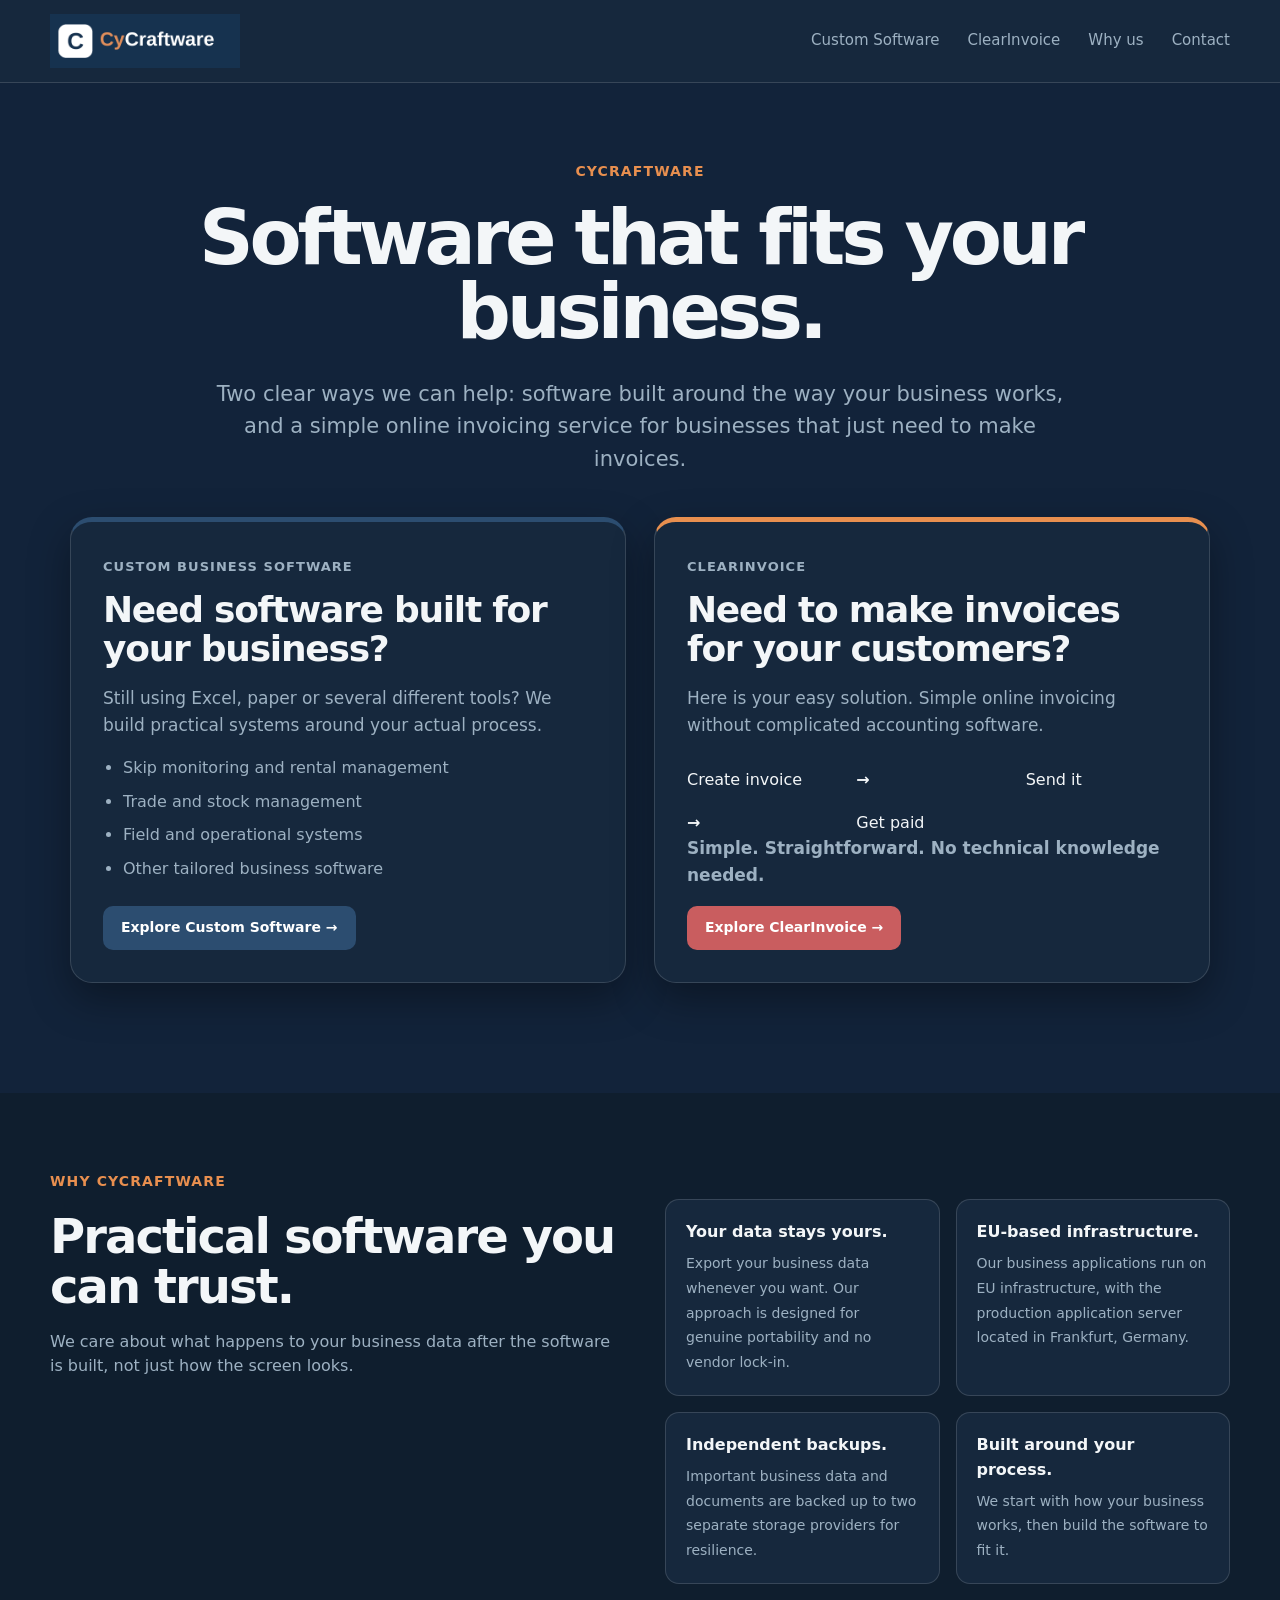
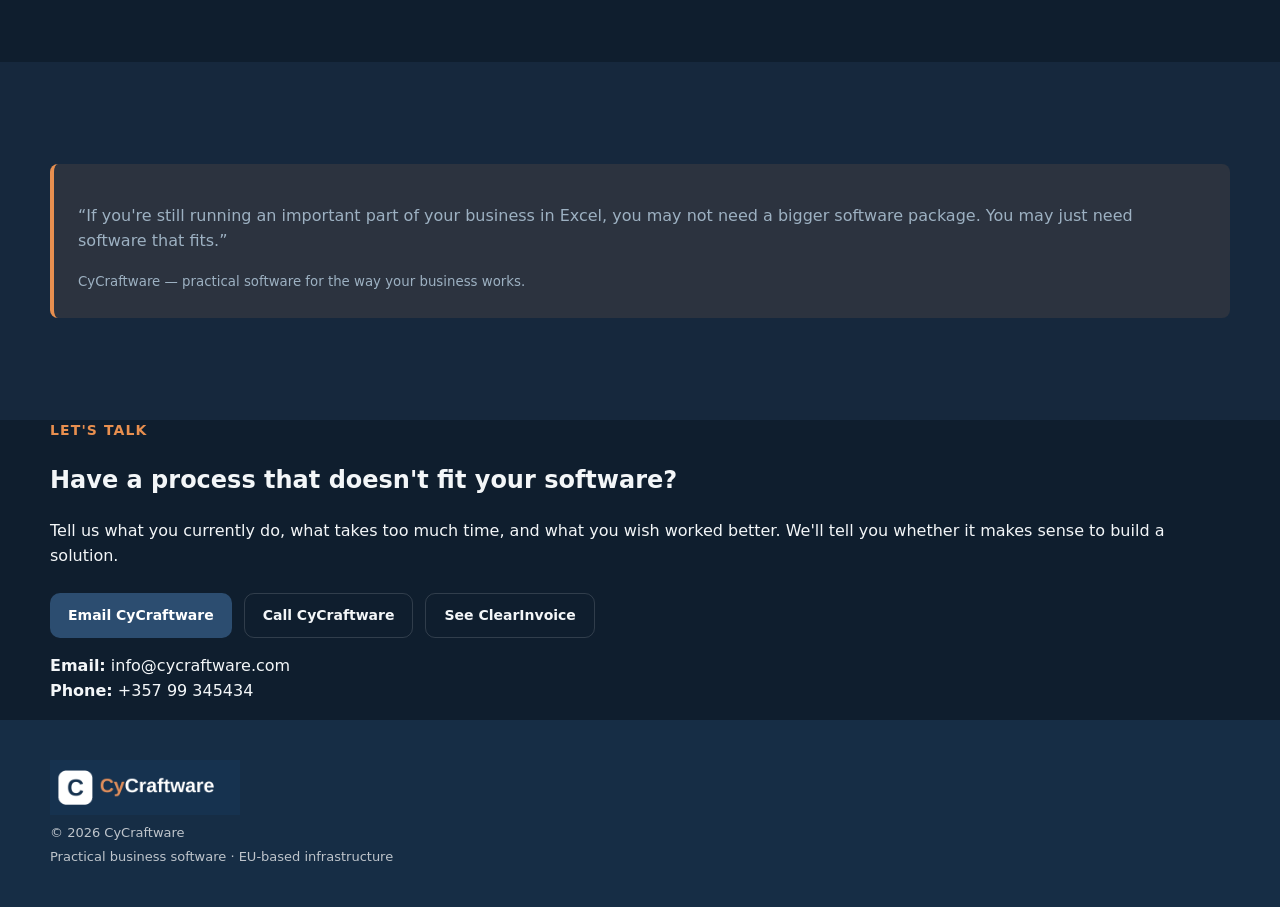
==== commit c5ad1e64: "Update contact section with email and phone Updated contact section with email and phone details." ====
--- a/index.html
+++ b/index.html
@@ -5,7 +5,6 @@
 <body>
 <header><div class="wrap nav"><a class="brand" href="index.html"><img class="brand-logo" src="cycraftware-logo-transparent.png" alt="CyCraftware"></a>
 <nav class="navlinks"><a href="custom-software.html">Custom Software</a><a href="clearinvoice.html">ClearInvoice</a><a href="index.html#why">Why us</a><a href="index.html#contact">Contact</a></nav></div></header>
-
 <main>
 <section class="hero"><div class="wrap"><div class="hero-top">
 <div class="eyebrow">CyCraftware</div><h1>Software that fits your business.</h1>
@@ -22,7 +21,6 @@
 <p><strong>Simple. Straightforward. No technical knowledge needed.</strong></p>
 <a class="btn btn-terra" href="clearinvoice.html">Explore ClearInvoice →</a></article>
 </div></div></section>
-
 <section class="section" id="why"><div class="wrap split"><div><div class="eyebrow">Why CyCraftware</div>
 <h2>Practical software you can trust.</h2><p class="lead">We care about what happens to your business data after the software is built, not just how the screen looks.</p></div>
 <div class="features">
@@ -31,12 +29,12 @@
 <div class="feature"><strong>Independent backups.</strong><span>Important business data and documents are backed up to two separate storage providers for resilience.</span></div>
 <div class="feature"><strong>Built around your process.</strong><span>We start with how your business works, then build the software to fit it.</span></div>
 </div></div></section>
-
 <section class="section alt"><div class="wrap"><div class="quote"><p>“If you're still running an important part of your business in Excel, you may not need a bigger software package. You may just need software that fits.”</p><small>CyCraftware — practical software for the way your business works.</small></div></div></section>
-
 <section class="cta" id="contact"><div class="wrap"><div class="eyebrow">Let's talk</div><h2>Have a process that doesn't fit your software?</h2>
 <p>Tell us what you currently do, what takes too much time, and what you wish worked better. We'll tell you whether it makes sense to build a solution.</p>
-<div class="actions"><a class="btn btn-primary" href="https://mail.google.com/mail/?view=cm&fs=1&to=info@cycraftware.com">Talk to CyCraftware</a><a class="btn btn-light" href="clearinvoice.html">See ClearInvoice</a></div></div></section>
+<div class="actions"><a class="btn btn-primary" href="mailto:info@cycraftware.com">Email CyCraftware</a><a class="btn btn-light" href="tel:+35799345434">Call CyCraftware</a><a class="btn btn-light" href="clearinvoice.html">See ClearInvoice</a></div>
+<p><strong>Email:</strong> <a href="mailto:info@cycraftware.com">info@cycraftware.com</a><br><strong>Phone:</strong> <a href="tel:+35799345434">+357 99 345434</a></p>
+</div></section>
 </main>
 <footer class="footer"><div class="wrap"><img class="footer-logo" src="cycraftware-logo-reversed.png" alt="CyCraftware"><div class="footerrow"><span>© 2026 CyCraftware</span><span>Practical business software · EU-based infrastructure</span></div></div></footer>
 </body></html>
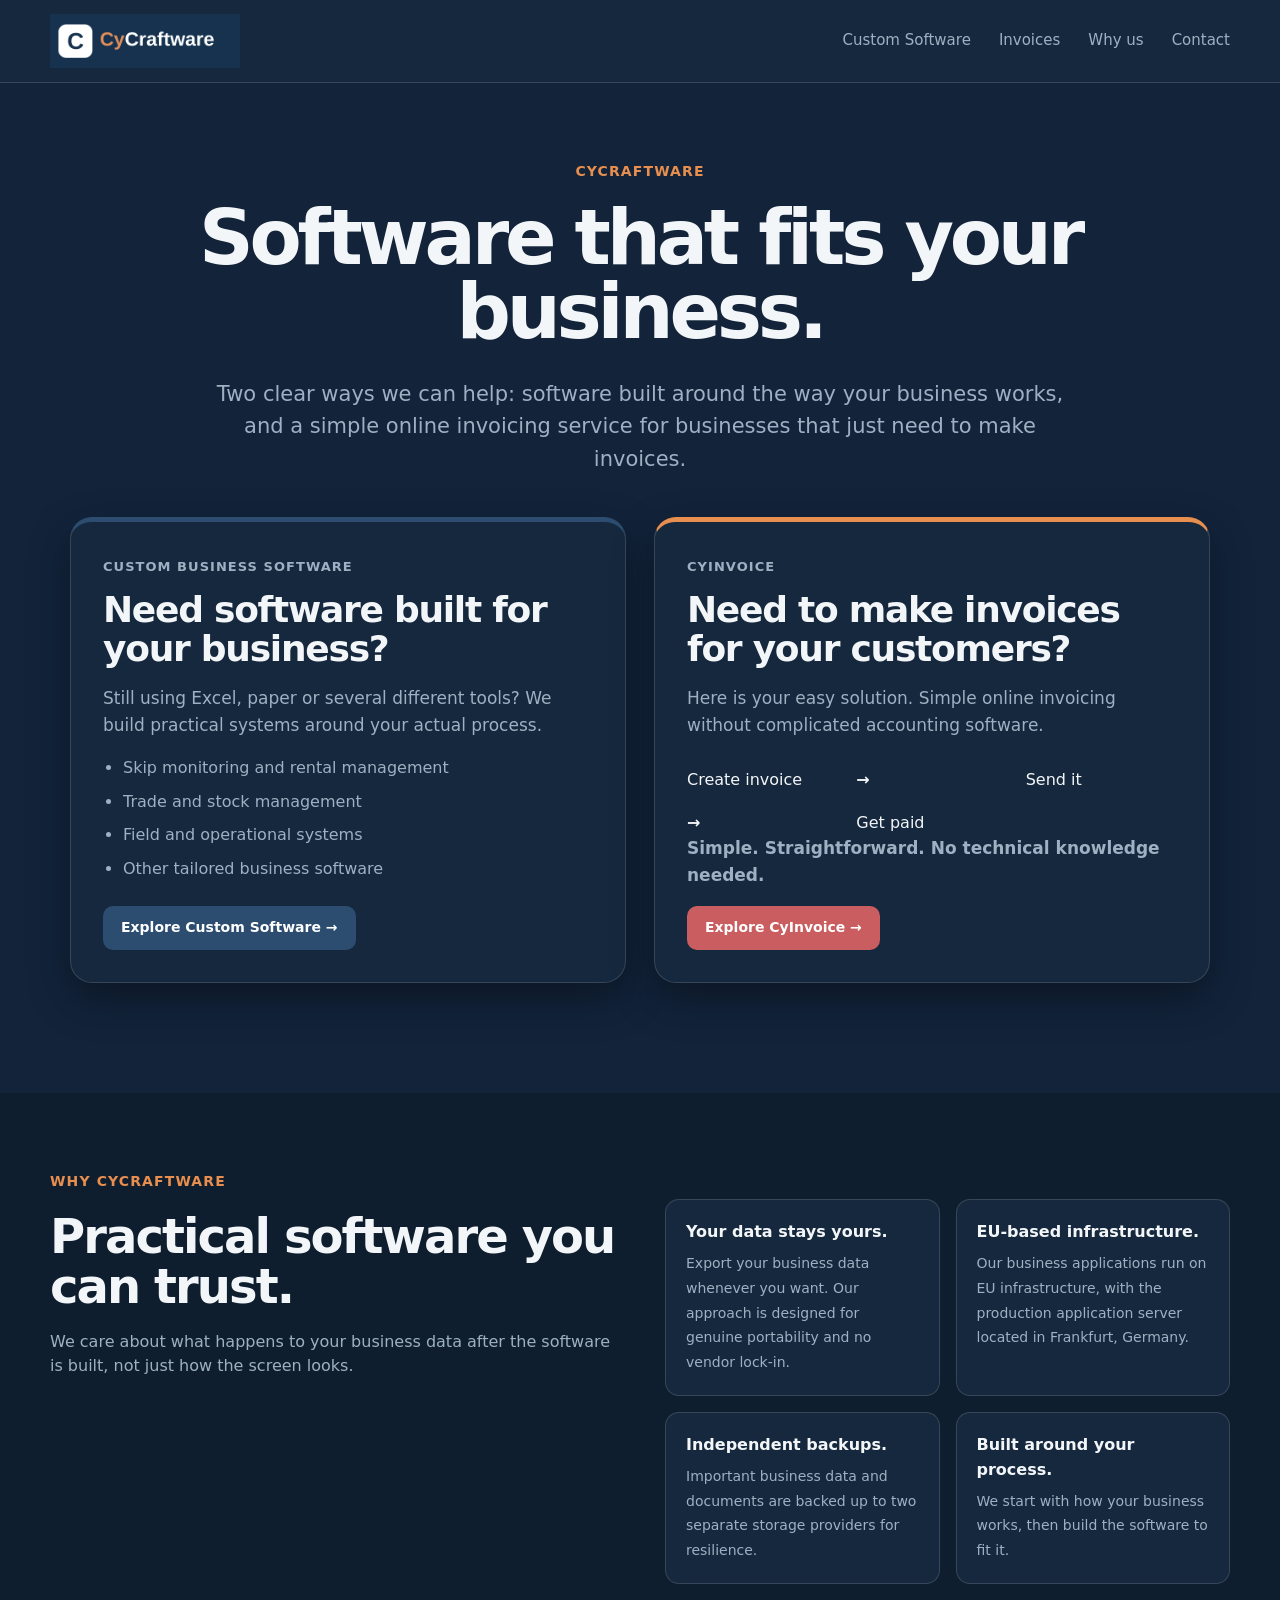
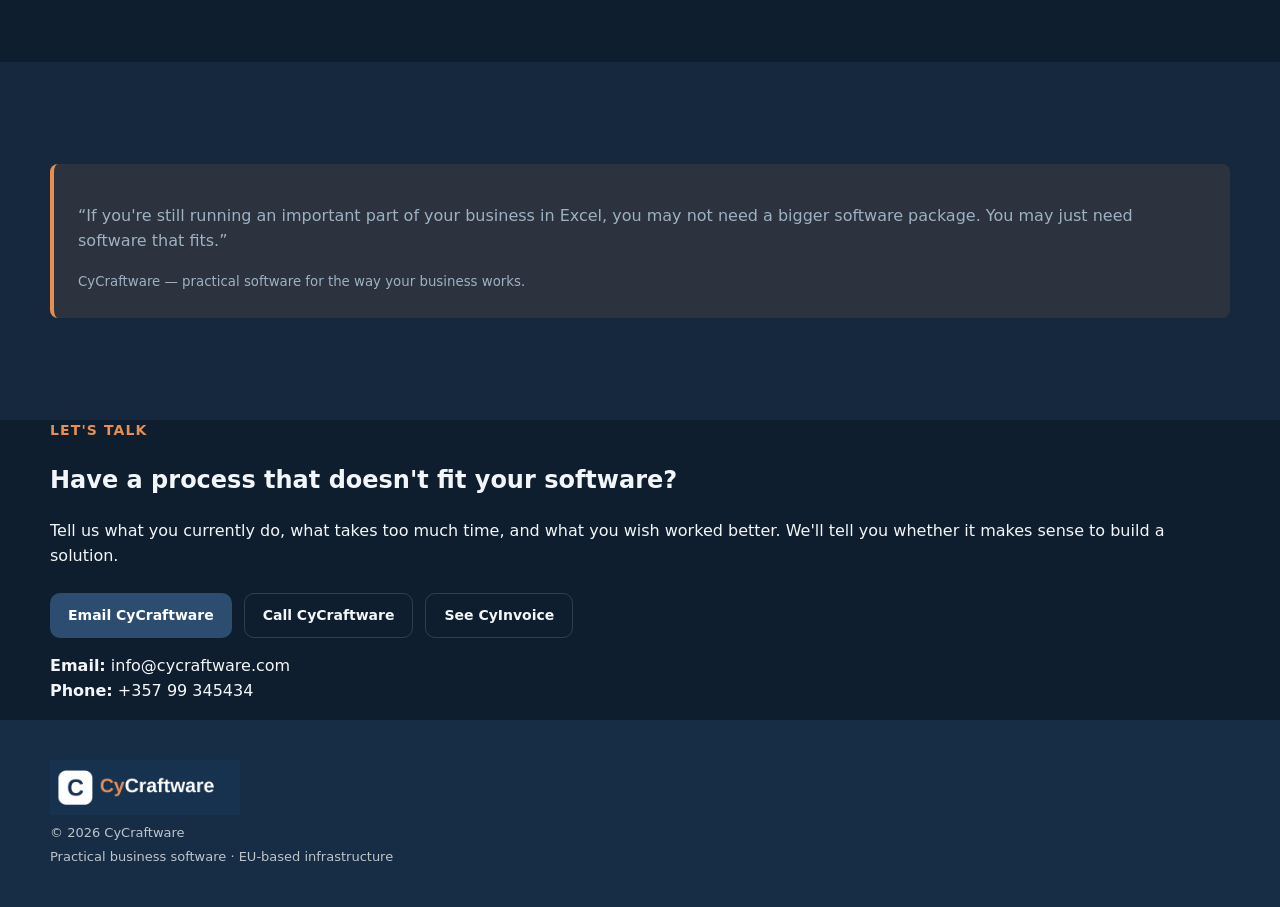
==== commit dac969b4: "Rename ClearInvoice to CyInvoice on the site; nav label Invoices; add Install on your phone button V" ====
--- a/index.html
+++ b/index.html
@@ -4,7 +4,7 @@
 <title>Software that fits your business | CyCraftware</title><link rel="stylesheet" href="styles.css?v=2"></head>
 <body>
 <header><div class="wrap nav"><a class="brand" href="index.html"><img class="brand-logo" src="cycraftware-logo-transparent.png" alt="CyCraftware"></a>
-<nav class="navlinks"><a href="custom-software.html">Custom Software</a><a href="clearinvoice.html">ClearInvoice</a><a href="index.html#why">Why us</a><a href="index.html#contact">Contact</a></nav></div></header>
+<nav class="navlinks"><a href="custom-software.html">Custom Software</a><a href="clearinvoice.html">Invoices</a><a href="index.html#why">Why us</a><a href="index.html#contact">Contact</a></nav></div></header>
 <main>
 <section class="hero"><div class="wrap"><div class="hero-top">
 <div class="eyebrow">CyCraftware</div><h1>Software that fits your business.</h1>
@@ -15,11 +15,11 @@
 <p>Still using Excel, paper or several different tools? We build practical systems around your actual process.</p>
 <ul><li>Skip monitoring and rental management</li><li>Trade and stock management</li><li>Field and operational systems</li><li>Other tailored business software</li></ul>
 <a class="btn btn-primary" href="custom-software.html">Explore Custom Software →</a></article>
-<article class="choice-card invoice"><div class="badge">CLEARINVOICE</div><h2>Need to make invoices for your customers?</h2>
+<article class="choice-card invoice"><div class="badge">CYINVOICE</div><h2>Need to make invoices for your customers?</h2>
 <p>Here is your easy solution. Simple online invoicing without complicated accounting software.</p>
 <div class="flow"><span>Create invoice</span><b>→</b><span>Send it</span><b>→</b><span>Get paid</span></div>
 <p><strong>Simple. Straightforward. No technical knowledge needed.</strong></p>
-<a class="btn btn-terra" href="clearinvoice.html">Explore ClearInvoice →</a></article>
+<a class="btn btn-terra" href="clearinvoice.html">Explore CyInvoice →</a></article>
 </div></div></section>
 <section class="section" id="why"><div class="wrap split"><div><div class="eyebrow">Why CyCraftware</div>
 <h2>Practical software you can trust.</h2><p class="lead">We care about what happens to your business data after the software is built, not just how the screen looks.</p></div>
@@ -32,7 +32,7 @@
 <section class="section alt"><div class="wrap"><div class="quote"><p>“If you're still running an important part of your business in Excel, you may not need a bigger software package. You may just need software that fits.”</p><small>CyCraftware — practical software for the way your business works.</small></div></div></section>
 <section class="cta" id="contact"><div class="wrap"><div class="eyebrow">Let's talk</div><h2>Have a process that doesn't fit your software?</h2>
 <p>Tell us what you currently do, what takes too much time, and what you wish worked better. We'll tell you whether it makes sense to build a solution.</p>
-<div class="actions"><a class="btn btn-primary" href="mailto:info@cycraftware.com">Email CyCraftware</a><a class="btn btn-light" href="tel:+35799345434">Call CyCraftware</a><a class="btn btn-light" href="clearinvoice.html">See ClearInvoice</a></div>
+<div class="actions"><a class="btn btn-primary" href="mailto:info@cycraftware.com">Email CyCraftware</a><a class="btn btn-light" href="tel:+35799345434">Call CyCraftware</a><a class="btn btn-light" href="clearinvoice.html">See CyInvoice</a></div>
 <p><strong>Email:</strong> <a href="mailto:info@cycraftware.com">info@cycraftware.com</a><br><strong>Phone:</strong> <a href="tel:+35799345434">+357 99 345434</a></p>
 </div></section>
 </main>
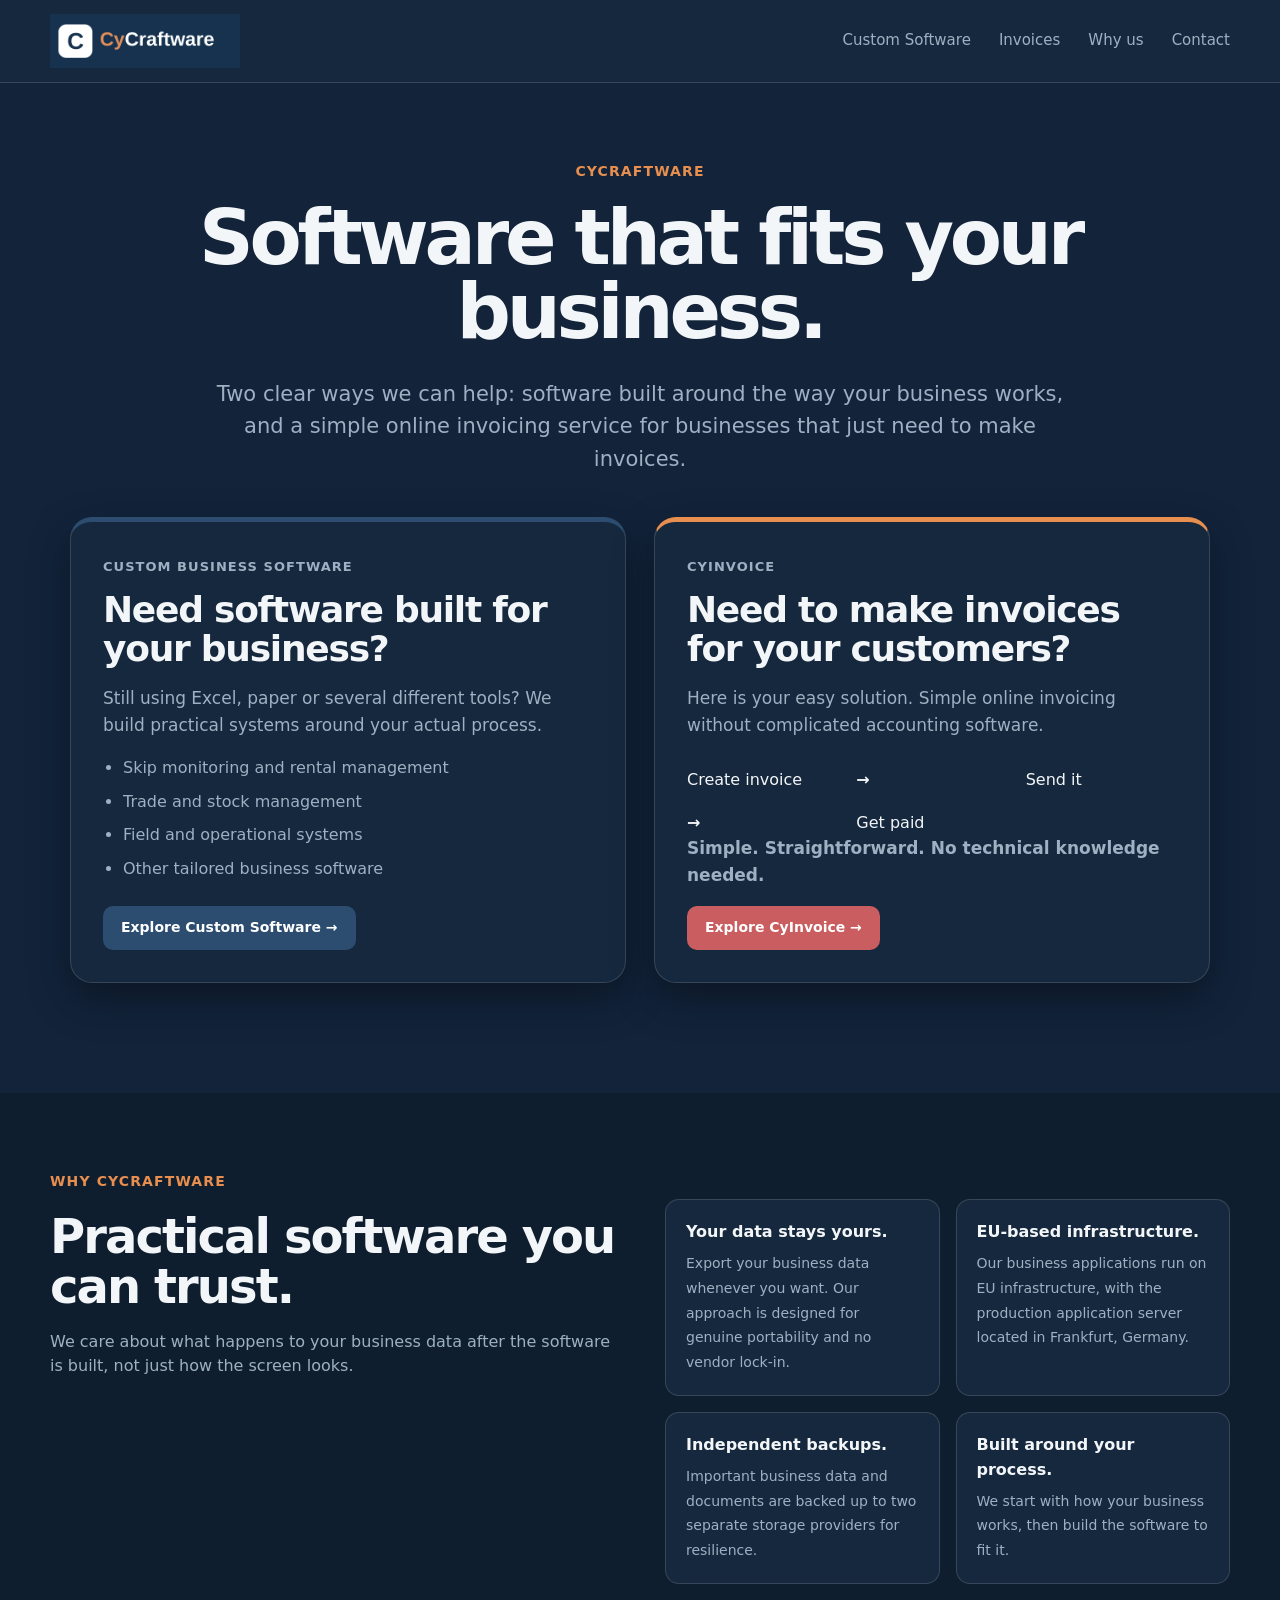
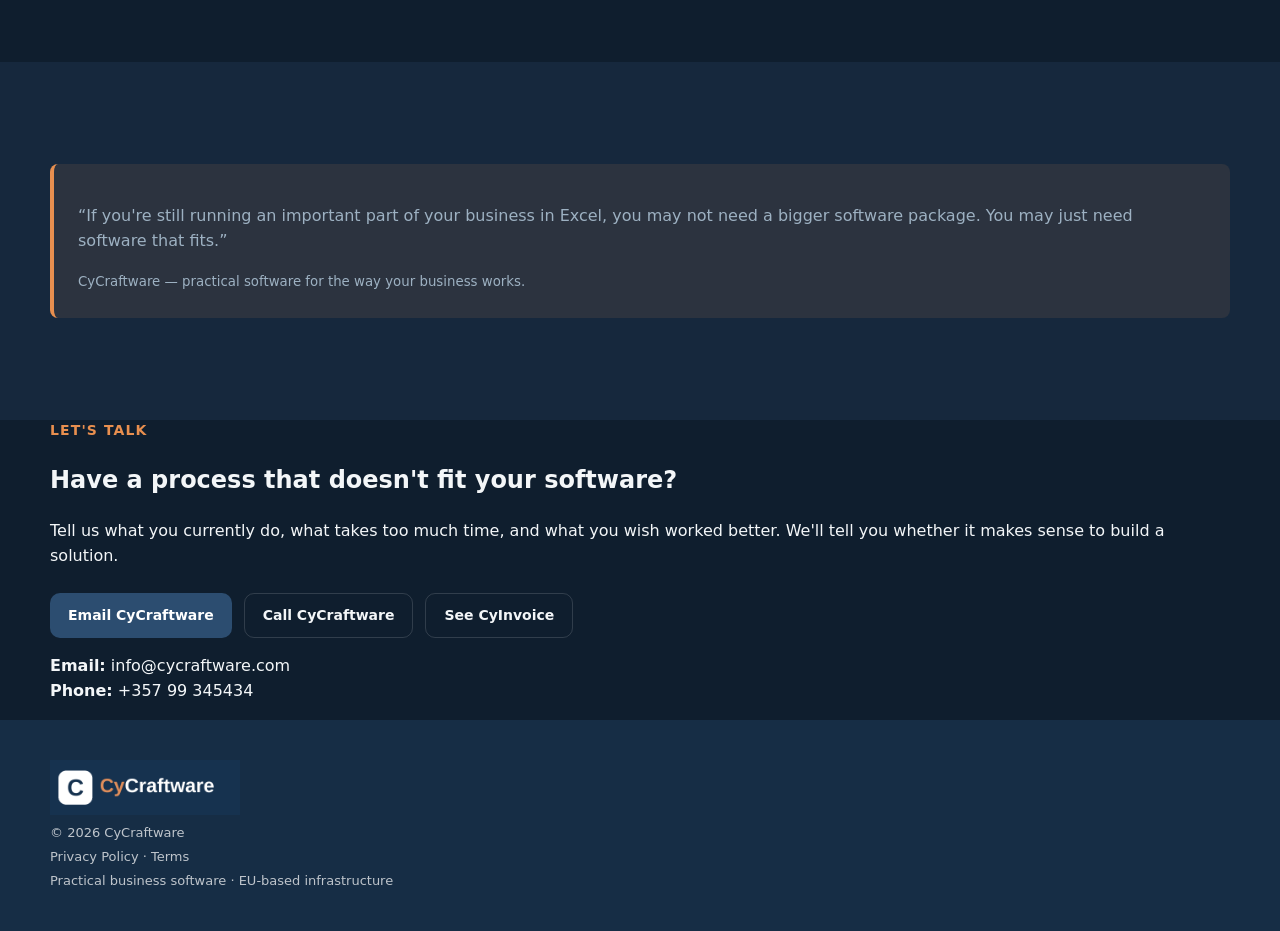
==== commit dde6876c: "Footer: add Privacy Policy and Terms links on all pages Co-Authored-By: Claude Opus 5.5 <noreply@ant" ====
--- a/index.html
+++ b/index.html
@@ -36,5 +36,5 @@
 <p><strong>Email:</strong> <a href="mailto:info@cycraftware.com">info@cycraftware.com</a><br><strong>Phone:</strong> <a href="tel:+35799345434">+357 99 345434</a></p>
 </div></section>
 </main>
-<footer class="footer"><div class="wrap"><img class="footer-logo" src="cycraftware-logo-reversed.png" alt="CyCraftware"><div class="footerrow"><span>© 2026 CyCraftware</span><span>Practical business software · EU-based infrastructure</span></div></div></footer>
+<footer class="footer"><div class="wrap"><img class="footer-logo" src="cycraftware-logo-reversed.png" alt="CyCraftware"><div class="footerrow"><span>© 2026 CyCraftware</span><span><a href="privacy.html">Privacy Policy</a> · <a href="terms.html">Terms</a></span><span>Practical business software · EU-based infrastructure</span></div></div></footer>
 </body></html>
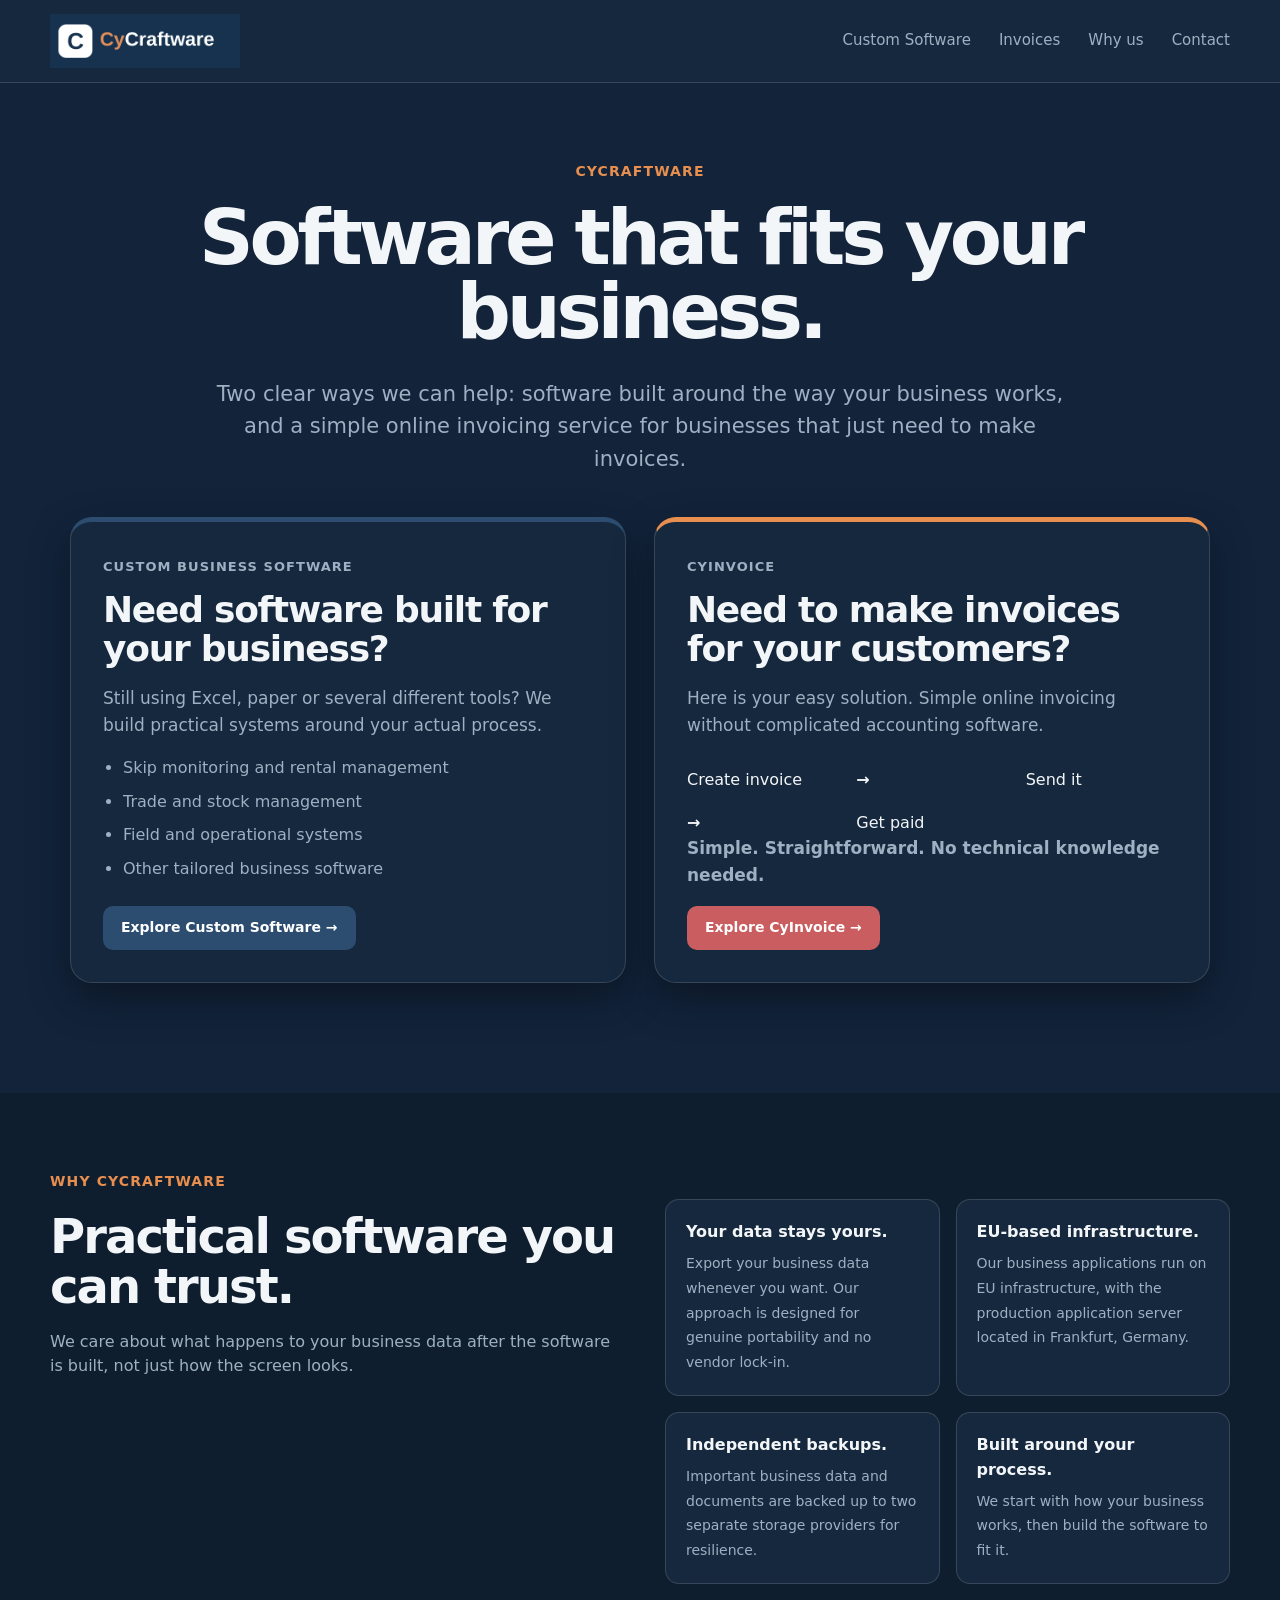
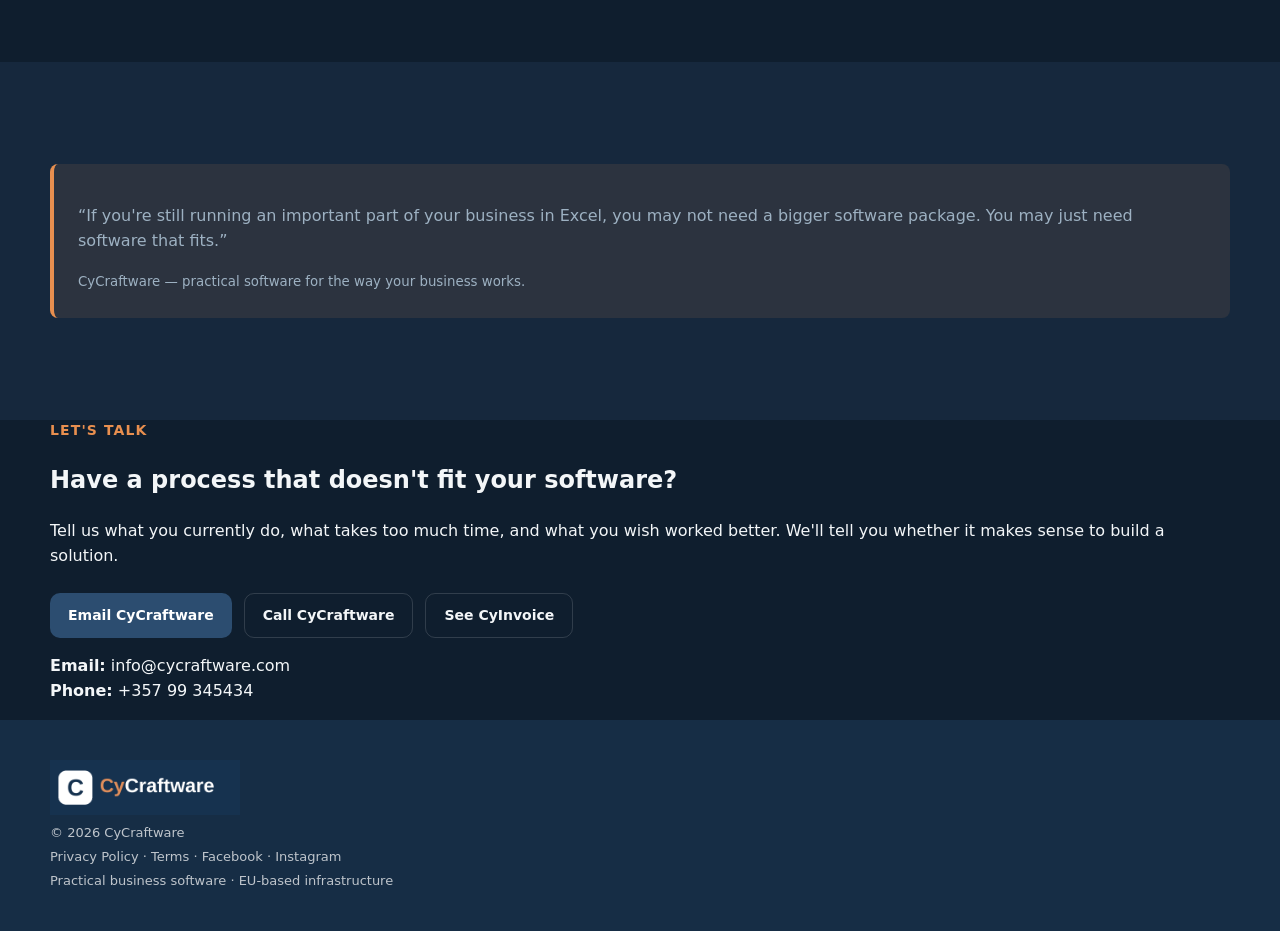
==== commit b105e681: "Footer: add Facebook and Instagram links on all pages Co-Authored-By: Claude Opus 5.5 <noreply@anthr" ====
--- a/index.html
+++ b/index.html
@@ -36,5 +36,5 @@
 <p><strong>Email:</strong> <a href="mailto:info@cycraftware.com">info@cycraftware.com</a><br><strong>Phone:</strong> <a href="tel:+35799345434">+357 99 345434</a></p>
 </div></section>
 </main>
-<footer class="footer"><div class="wrap"><img class="footer-logo" src="cycraftware-logo-reversed.png" alt="CyCraftware"><div class="footerrow"><span>© 2026 CyCraftware</span><span><a href="privacy.html">Privacy Policy</a> · <a href="terms.html">Terms</a></span><span>Practical business software · EU-based infrastructure</span></div></div></footer>
+<footer class="footer"><div class="wrap"><img class="footer-logo" src="cycraftware-logo-reversed.png" alt="CyCraftware"><div class="footerrow"><span>© 2026 CyCraftware</span><span><a href="privacy.html">Privacy Policy</a> · <a href="terms.html">Terms</a> · <a href="https://www.facebook.com/share/1QLHC13mrn/" target="_blank" rel="noopener">Facebook</a> · <a href="https://www.instagram.com/cycraftware/" target="_blank" rel="noopener">Instagram</a></span><span>Practical business software · EU-based infrastructure</span></div></div></footer>
 </body></html>
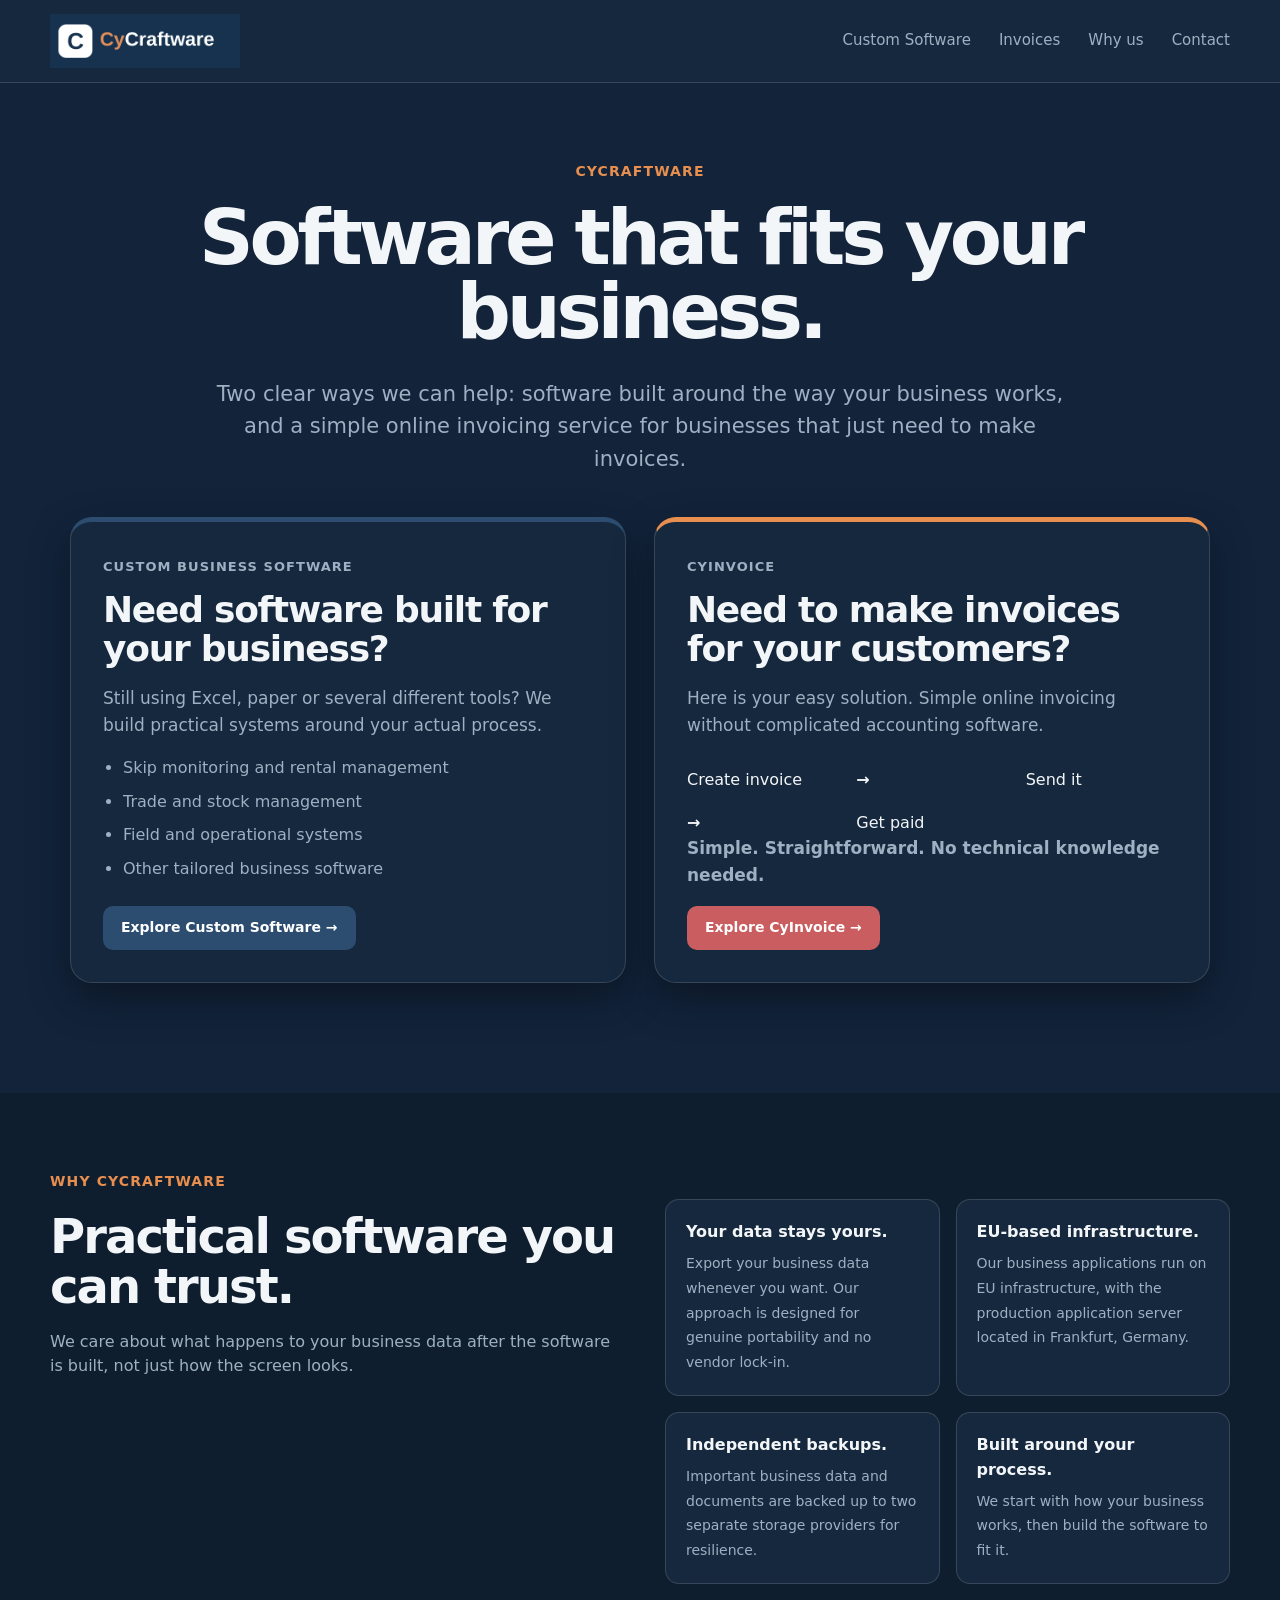
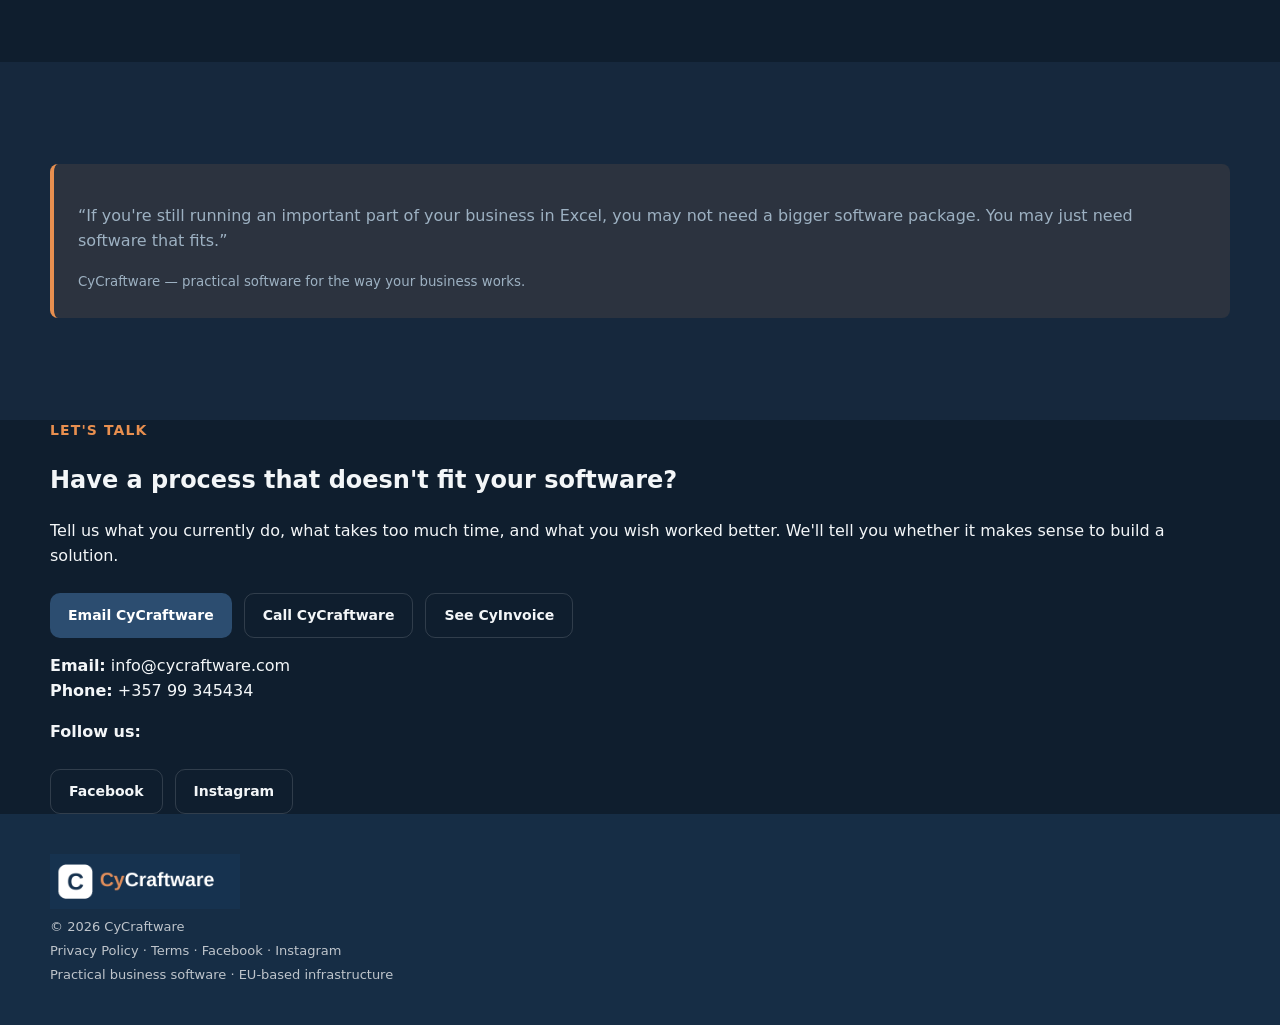
==== commit 1dd45260: "Add 'Follow us' Facebook and Instagram buttons to home contact section and CyInvoice page Co-Authore" ====
--- a/index.html
+++ b/index.html
@@ -34,6 +34,8 @@
 <p>Tell us what you currently do, what takes too much time, and what you wish worked better. We'll tell you whether it makes sense to build a solution.</p>
 <div class="actions"><a class="btn btn-primary" href="mailto:info@cycraftware.com">Email CyCraftware</a><a class="btn btn-light" href="tel:+35799345434">Call CyCraftware</a><a class="btn btn-light" href="clearinvoice.html">See CyInvoice</a></div>
 <p><strong>Email:</strong> <a href="mailto:info@cycraftware.com">info@cycraftware.com</a><br><strong>Phone:</strong> <a href="tel:+35799345434">+357 99 345434</a></p>
+<p><strong>Follow us:</strong></p>
+<div class="actions"><a class="btn btn-light" href="https://www.facebook.com/share/1QLHC13mrn/" target="_blank" rel="noopener">Facebook</a><a class="btn btn-light" href="https://www.instagram.com/cycraftware/" target="_blank" rel="noopener">Instagram</a></div>
 </div></section>
 </main>
 <footer class="footer"><div class="wrap"><img class="footer-logo" src="cycraftware-logo-reversed.png" alt="CyCraftware"><div class="footerrow"><span>© 2026 CyCraftware</span><span><a href="privacy.html">Privacy Policy</a> · <a href="terms.html">Terms</a> · <a href="https://www.facebook.com/share/1QLHC13mrn/" target="_blank" rel="noopener">Facebook</a> · <a href="https://www.instagram.com/cycraftware/" target="_blank" rel="noopener">Instagram</a></span><span>Practical business software · EU-based infrastructure</span></div></div></footer>
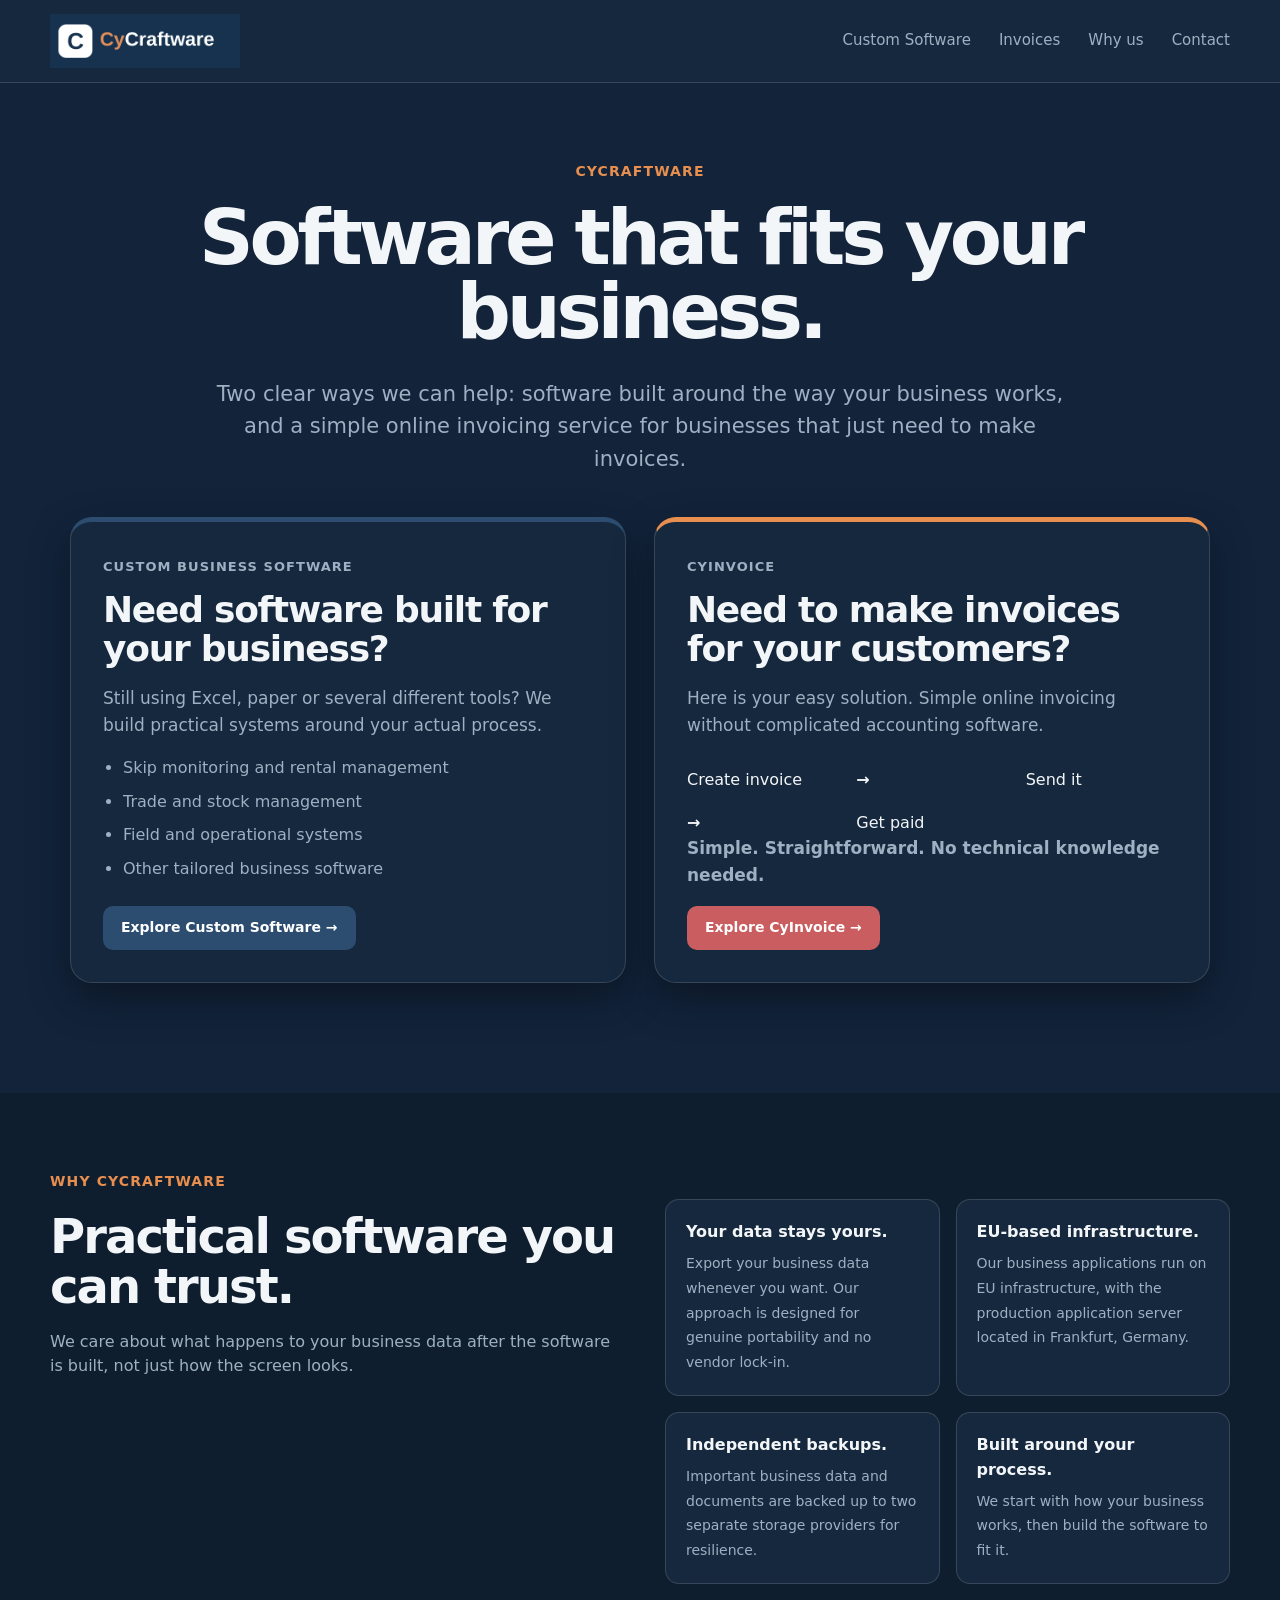
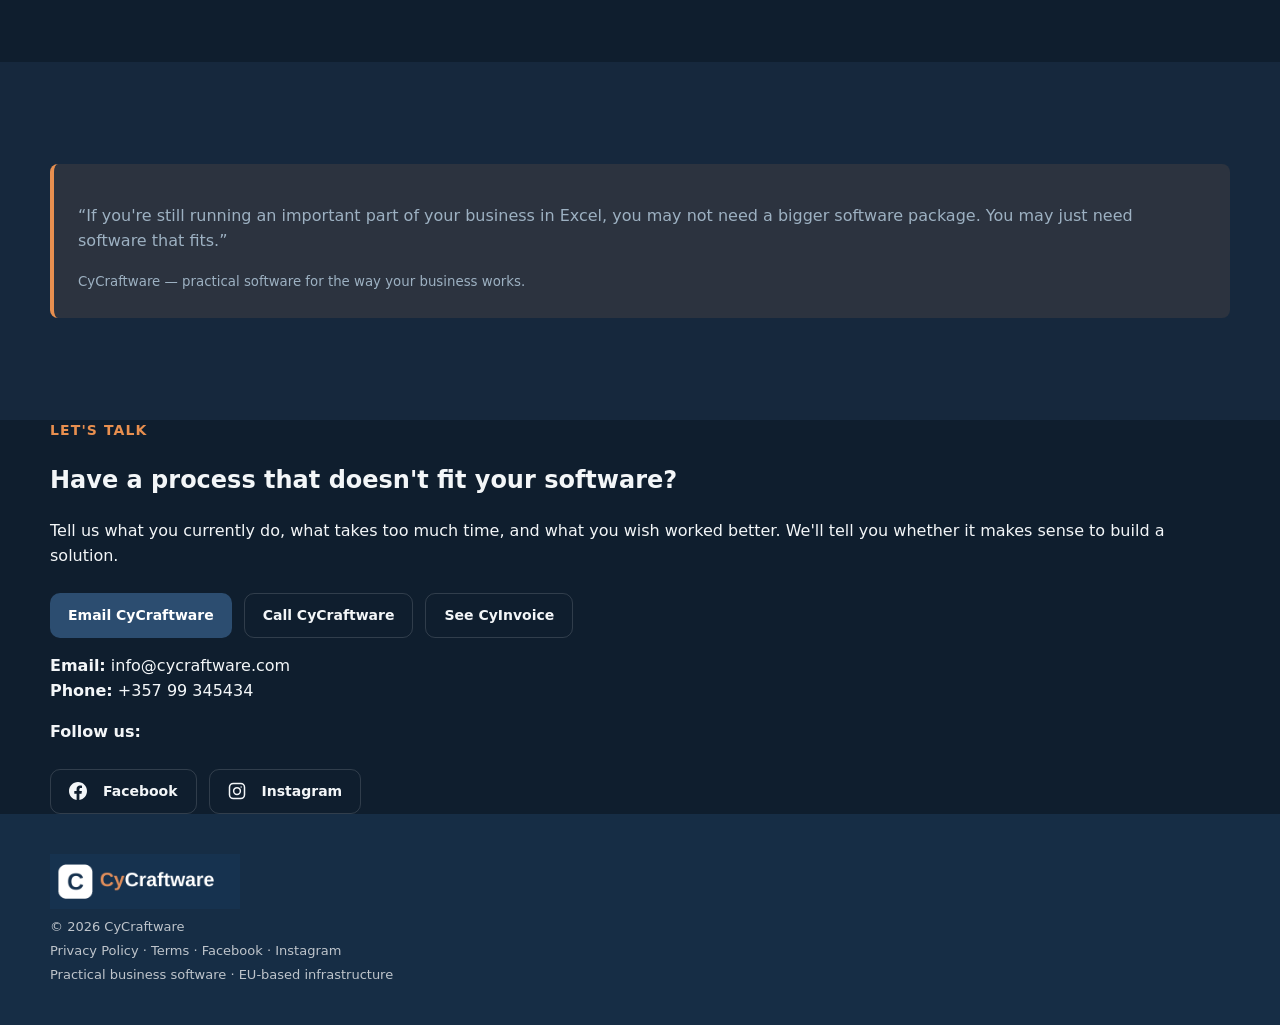
==== commit 06f943ce: "Follow us buttons: add Facebook and Instagram icons Co-Authored-By: Claude Opus 5.5 <noreply@anthrop" ====
--- a/index.html
+++ b/index.html
@@ -35,7 +35,7 @@
 <div class="actions"><a class="btn btn-primary" href="mailto:info@cycraftware.com">Email CyCraftware</a><a class="btn btn-light" href="tel:+35799345434">Call CyCraftware</a><a class="btn btn-light" href="clearinvoice.html">See CyInvoice</a></div>
 <p><strong>Email:</strong> <a href="mailto:info@cycraftware.com">info@cycraftware.com</a><br><strong>Phone:</strong> <a href="tel:+35799345434">+357 99 345434</a></p>
 <p><strong>Follow us:</strong></p>
-<div class="actions"><a class="btn btn-light" href="https://www.facebook.com/share/1QLHC13mrn/" target="_blank" rel="noopener">Facebook</a><a class="btn btn-light" href="https://www.instagram.com/cycraftware/" target="_blank" rel="noopener">Instagram</a></div>
+<div class="actions"><a class="btn btn-light" href="https://www.facebook.com/share/1QLHC13mrn/" target="_blank" rel="noopener"><svg width="18" height="18" viewBox="0 0 24 24" fill="currentColor" aria-hidden="true" style="vertical-align:-3px;margin-right:8px"><path d="M24 12.07C24 5.41 18.63 0 12 0S0 5.4 0 12.07C0 18.1 4.39 23.1 10.13 24v-8.44H7.08v-3.49h3.04V9.41c0-3.02 1.8-4.7 4.54-4.7 1.31 0 2.68.24 2.68.24v2.97h-1.5c-1.5 0-1.96.93-1.96 1.89v2.26h3.32l-.53 3.5h-2.8V24C19.62 23.1 24 18.1 24 12.07"/></svg>Facebook</a><a class="btn btn-light" href="https://www.instagram.com/cycraftware/" target="_blank" rel="noopener"><svg width="18" height="18" viewBox="0 0 24 24" fill="none" stroke="currentColor" stroke-width="2" aria-hidden="true" style="vertical-align:-3px;margin-right:8px"><rect x="2" y="2" width="20" height="20" rx="5"/><circle cx="12" cy="12" r="4.5"/><circle cx="17.5" cy="6.5" r="1" fill="currentColor" stroke="none"/></svg>Instagram</a></div>
 </div></section>
 </main>
 <footer class="footer"><div class="wrap"><img class="footer-logo" src="cycraftware-logo-reversed.png" alt="CyCraftware"><div class="footerrow"><span>© 2026 CyCraftware</span><span><a href="privacy.html">Privacy Policy</a> · <a href="terms.html">Terms</a> · <a href="https://www.facebook.com/share/1QLHC13mrn/" target="_blank" rel="noopener">Facebook</a> · <a href="https://www.instagram.com/cycraftware/" target="_blank" rel="noopener">Instagram</a></span><span>Practical business software · EU-based infrastructure</span></div></div></footer>
